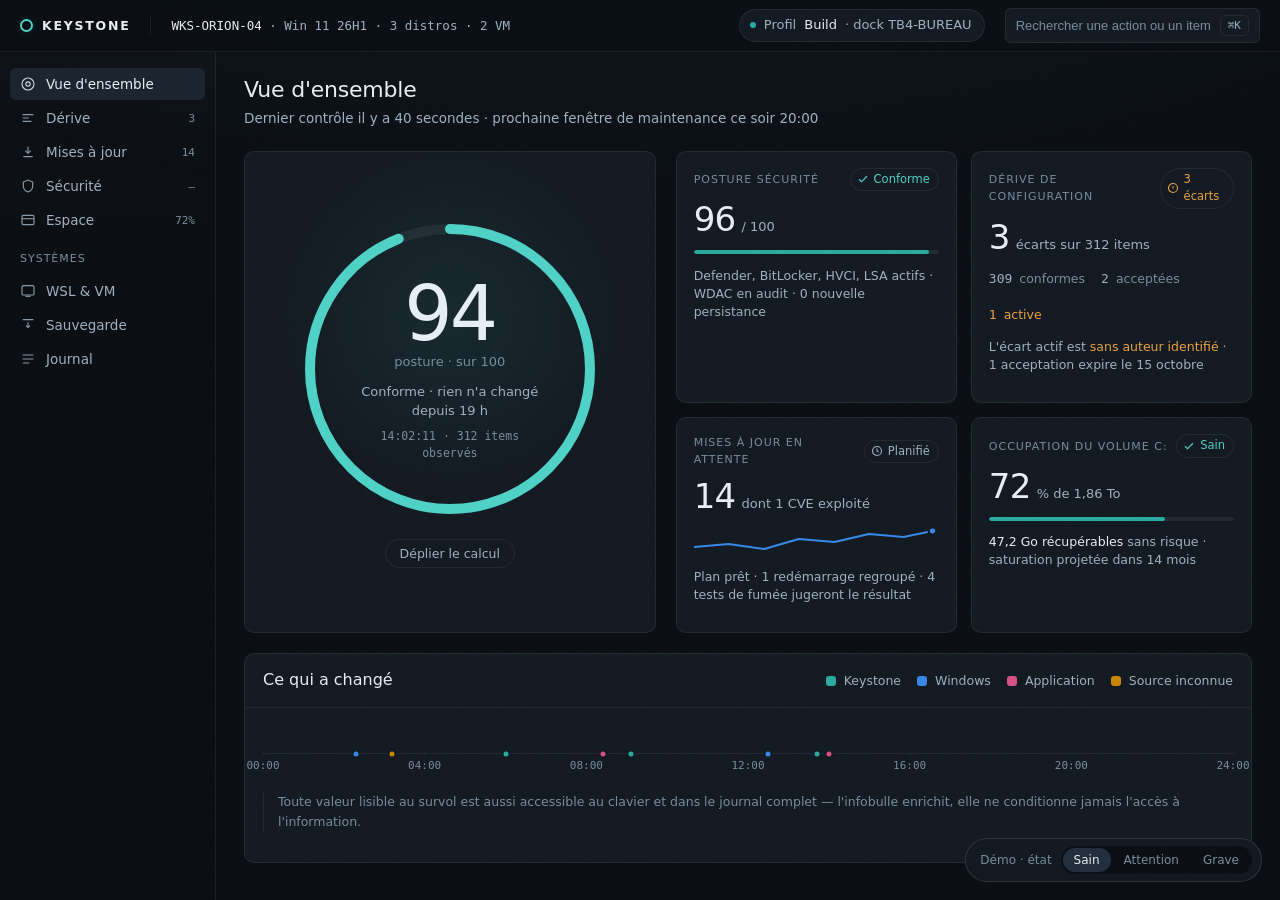
==== design/keystone-cockpit.html @ dc383e9d "fix(design): deux teintes sous leur seuil, dont une jamais validee --grave valait #E5534B, avec « AA" ====
<!DOCTYPE html>
<html lang="fr" data-state="sain">
<head>
<meta charset="utf-8">
<meta name="viewport" content="width=device-width, initial-scale=1">
<title>Keystone — Poste de pilotage</title>
<!--
  AUCUNE RESSOURCE RÉSEAU. Cette maquette chargeait trois familles depuis
  Google Fonts, ce que le principe P5 — « Local, point final » — interdit
  explicitement pour une maquette comme pour un rapport.

  Ce n'était pas une subtilité : ouvrir ce fichier annonçait à un tiers qu'on
  l'ouvrait, quand, et depuis quelle adresse. Pour une maquette d'outil de
  sécurité dont la thèse est justement qu'il ne parle à personne, c'est la
  contradiction la plus visible qu'on pouvait laisser.

  Les piles de polices ci-dessous conservent Inter et JetBrains Mono en
  premier choix : elles s'appliquent si elles sont installées, et retombent
  sinon sur les polices du système. Embarquer les fichiers en @font-face
  local reste possible et souhaitable, mais c'est une décision à part —
  licence, graisses réellement utilisées, poids ajouté au dépôt.
-->
<style>
/* ═══════════════════════════════════════════════════════════════
   KEYSTONE — direction « Poste de pilotage »
   Thèse : le calme est la fonctionnalité.
   Palette vérifiée par calcul (contraste WCAG + séparation CVD).
   ═══════════════════════════════════════════════════════════════ */

:root{
  /* Surfaces & encre */
  --surface-0:#0B0F14;
  --surface-1:#131A22;
  --surface-2:#1B242F;
  --surface-3:#222E3B;
  --hairline:rgba(255,255,255,.07);
  --hairline-strong:rgba(255,255,255,.12);
  --grid:#1F2A36;
  --ink-1:#E6EDF3;   /* 14.8:1 */
  --ink-2:#9FB0C0;   /*  7.9:1 */
  --ink-3:#798C9D;   /*  4.52:1 mini — AA sur les trois surfaces */

  /* Accents d'état — icône + libellé obligatoires, jamais la couleur seule */
  --vital:#4FD1C5;      /* 9.4:1 */
  --attention:#E8A33D;  /* 8.1:1 */
  --grave:#EC5950;      /* 4.56:1 mini — AA sur les trois surfaces */
  --good:#4BC97D;       /* 8.3:1 */

  /* Séries de données — ordre fixe, jamais recyclé */
  --s1:#2BAAA0; --s2:#C98500; --s3:#3987E5;
  --s4:#D55181; --s5:#008300; --s6:#9085E9;

  /* « Autre » : gris neutre, jamais une teinte de série. La
     désaturation porte le sens « catégorie sans intérêt » ; la
     clarté, elle, doit tenir le plancher de 3:1 — ce que la valeur
     précédente (#39485A, 1,68:1 sur --surface-2) ne faisait pas. */
  --s-other:#607184;    /* 3.13:1 mini */

  /* Typo */
  --sans:'Inter','Segoe UI',system-ui,sans-serif;
  --tight:'Inter Tight','Inter',system-ui,sans-serif;
  --mono:'JetBrains Mono',ui-monospace,monospace;

  /* Rythme */
  --t-micro:120ms; --t-state:200ms; --t-enter:400ms;
  --e-out:cubic-bezier(.2,.8,.2,1);
  --e-soft:cubic-bezier(.16,1,.3,1);
  --breathe:4000ms;

  --r-ctl:6px; --r-card:10px; --r-sheet:14px;

  /* Couleur d'état courante, pilotée par [data-state] */
  --state:var(--vital);
  --state-dim:rgba(79,209,197,.14);
}
html[data-state="attention"]{--state:var(--attention);--state-dim:rgba(232,163,61,.14);--breathe:5200ms}
html[data-state="grave"]    {--state:var(--grave);   --state-dim:rgba(229,83,75,.14); --breathe:6500ms}

*{box-sizing:border-box}
html,body{height:100%}
body{
  margin:0;background:var(--surface-0);color:var(--ink-1);
  font:400 14px/1.55 var(--sans);
  -webkit-font-smoothing:antialiased;
  overflow:hidden;
}
/* La lumière vient du haut — source lumineuse cohérente */
body::before{
  content:'';position:fixed;inset:0;pointer-events:none;z-index:0;
  background:radial-gradient(120% 60% at 50% -12%, rgba(120,180,220,.055), transparent 62%);
}
/* Le grain : tue le banding des dégradés sombres, donne une texture de matériel */
body::after{
  content:'';position:fixed;inset:0;pointer-events:none;z-index:9998;opacity:.02;
  mix-blend-mode:overlay;
  background-image:url("data:image/svg+xml,%3Csvg xmlns='http://www.w3.org/2000/svg' width='140' height='140'%3E%3Cfilter id='n'%3E%3CfeTurbulence type='fractalNoise' baseFrequency='.85' numOctaves='3'/%3E%3C/filter%3E%3Crect width='140' height='140' filter='url(%23n)'/%3E%3C/svg%3E");
}

:focus-visible{outline:2px solid var(--vital);outline-offset:2px;border-radius:4px}
::selection{background:rgba(79,209,197,.25)}

/* ─── Trame d'application ─────────────────────────────────── */
.app{position:relative;z-index:1;display:grid;grid-template-columns:216px 1fr;grid-template-rows:52px 1fr;height:100vh}

/* Filet d'état — 2px en haut, remplace toute bannière colorée */
.statebar{position:fixed;top:0;left:0;right:0;height:2px;z-index:60;background:var(--state);
  opacity:0;transition:opacity var(--t-state) var(--e-out)}
html:not([data-state="sain"]) .statebar{opacity:1}

/* ─── Barre supérieure ────────────────────────────────────── */
.topbar{grid-column:1/-1;display:flex;align-items:center;gap:20px;padding:0 20px;
  border-bottom:1px solid var(--hairline);background:rgba(11,15,20,.72);backdrop-filter:blur(14px)}
.brand{display:flex;align-items:center;gap:9px;font-family:var(--tight);font-weight:600;
  letter-spacing:.14em;font-size:12.5px;text-transform:uppercase}
.brand .mk{width:13px;height:13px;border-radius:50%;border:2px solid var(--state);
  box-shadow:0 0 10px var(--state-dim);transition:border-color var(--t-state) var(--e-out)}
.machine{font-family:var(--mono);font-size:12.5px;color:var(--ink-2);
  padding-left:20px;border-left:1px solid var(--hairline)}
.machine b{color:var(--ink-1);font-weight:500}
.spacer{flex:1}
.profile{display:flex;align-items:center;gap:8px;font-size:13px;color:var(--ink-2);
  background:var(--surface-1);border:1px solid var(--hairline);border-radius:999px;padding:5px 12px 5px 10px}
.profile .dot{width:6px;height:6px;border-radius:50%;background:var(--s1)}
.kbd{font-family:var(--mono);font-size:11px;color:var(--ink-2);background:var(--surface-1);
  border:1px solid var(--hairline);border-radius:5px;padding:3px 7px}
.cmdk{display:flex;align-items:center;gap:9px;background:var(--surface-1);border:1px solid var(--hairline);
  border-radius:var(--r-ctl);padding:6px 10px;color:var(--ink-3);font-size:13px;cursor:pointer;
  transition:border-color var(--t-micro) var(--e-out),color var(--t-micro) var(--e-out)}
.cmdk:hover{border-color:var(--hairline-strong);color:var(--ink-2)}

/* ─── Rail ────────────────────────────────────────────────── */
.rail{border-right:1px solid var(--hairline);padding:16px 10px;display:flex;flex-direction:column;gap:2px;
  background:linear-gradient(180deg,rgba(255,255,255,.012),transparent 40%)}
.rail-label{font-size:11px;letter-spacing:.09em;text-transform:uppercase;color:var(--ink-3);
  padding:12px 10px 6px}
.nav{display:flex;align-items:center;gap:10px;padding:8px 10px;border-radius:var(--r-ctl);
  color:var(--ink-2);font-size:13.5px;cursor:pointer;border:none;background:none;width:100%;
  text-align:left;font-family:inherit;
  transition:background var(--t-micro) var(--e-out),color var(--t-micro) var(--e-out)}
.nav:hover{background:var(--surface-1);color:var(--ink-1)}
.nav[aria-current="page"]{background:var(--surface-2);color:var(--ink-1)}
.nav .ic{width:16px;height:16px;flex:none;opacity:.85}
.nav .tag{margin-left:auto;font-family:var(--mono);font-size:11px;color:var(--ink-3)}
.nav.flagged .tag{color:var(--state)}

/* Bouton d'isolement — contour uniquement, jamais un aplat rouge */
.panic{margin-top:auto;display:none;align-items:center;gap:9px;width:100%;
  background:transparent;border:1px solid var(--grave);color:var(--grave);
  border-radius:var(--r-ctl);padding:9px 11px;font:500 13px var(--sans);cursor:pointer;
  transition:background var(--t-micro) var(--e-out)}
.panic:hover{background:rgba(229,83,75,.09)}
html:not([data-state="sain"]) .panic{display:flex}
.panic-note{display:none;font-size:11.5px;color:var(--ink-3);padding:8px 4px 0;line-height:1.45}
html:not([data-state="sain"]) .panic-note{display:block}

/* ─── Zone de contenu ─────────────────────────────────────── */
.main{overflow-y:auto;padding:24px 28px 56px;scrollbar-width:thin;
  scrollbar-color:var(--surface-3) transparent}
.main::-webkit-scrollbar{width:9px}
.main::-webkit-scrollbar-thumb{background:var(--surface-3);border-radius:9px}
.wrap{max-width:1440px;margin:0 auto}
.view{display:none;animation:enter var(--t-enter) var(--e-soft) both}
.view.on{display:block}
@keyframes enter{from{opacity:0;transform:translateY(6px)}to{opacity:1;transform:none}}

h1{font:500 22px/1.3 var(--tight);margin:0 0 3px;letter-spacing:-.01em}
.sub{color:var(--ink-2);font-size:13.5px;margin:0 0 22px}
h2{font:500 16px/1.4 var(--tight);margin:0}

.card{background:var(--surface-1);border:1px solid var(--hairline);border-radius:var(--r-card)}
.card-h{display:flex;align-items:center;gap:12px;padding:15px 18px;border-bottom:1px solid var(--hairline)}
.card-h .spacer{flex:1}
.card-b{padding:18px}

/* ─── Anneau de santé ─────────────────────────────────────── */
.hero{display:grid;grid-template-columns:5fr 7fr;gap:20px;margin-bottom:20px}
@media (max-width:1180px){.hero{grid-template-columns:1fr}}

.ringcard{position:relative;display:flex;flex-direction:column;align-items:center;
  justify-content:center;padding:30px 20px 26px;overflow:hidden}
.ringcard::before{content:'';position:absolute;inset:0;
  background:radial-gradient(60% 50% at 50% 34%,var(--state-dim),transparent 70%);opacity:.6}
.ringwrap{position:relative;width:300px;height:300px}
.ringwrap svg{width:100%;height:100%;transform:rotate(-90deg)}
.track{fill:none;stroke:rgba(255,255,255,.06);stroke-width:10}
.arc{fill:none;stroke:var(--state);stroke-width:10;stroke-linecap:round;
  transition:stroke-dashoffset 900ms var(--e-soft),stroke var(--t-state) var(--e-out);
  animation:breathe var(--breathe) ease-in-out infinite}
@keyframes breathe{
  0%,100%{opacity:.86;filter:drop-shadow(0 0 8px var(--state-dim))}
  50%    {opacity:1;  filter:drop-shadow(0 0 15px var(--state-dim))}
}
.ringmid{position:absolute;inset:0;display:flex;flex-direction:column;
  align-items:center;justify-content:center;gap:2px;text-align:center;padding:0 52px}
.hero-n{font:500 76px/1 var(--tight);letter-spacing:-.035em;font-variant-numeric:proportional-nums}
.hero-u{font-size:13px;color:var(--ink-3);margin-top:-2px}
.hero-s{font-size:13px;color:var(--ink-2);margin-top:9px;line-height:1.45}
.hero-t{font-family:var(--mono);font-size:11.5px;color:var(--ink-3);margin-top:5px}
.unfold{margin-top:20px;background:none;border:1px solid var(--hairline);color:var(--ink-2);
  border-radius:999px;padding:6px 14px;font:400 12.5px var(--sans);cursor:pointer;
  transition:border-color var(--t-micro) var(--e-out),color var(--t-micro) var(--e-out)}
.unfold:hover{border-color:var(--hairline-strong);color:var(--ink-1)}
.formula{display:none;margin-top:14px;font-family:var(--mono);font-size:11.5px;color:var(--ink-3);
  background:var(--surface-0);border:1px solid var(--hairline);border-radius:var(--r-ctl);
  padding:11px 13px;line-height:1.8;max-width:340px}
.formula.on{display:block}

/* ─── Tuiles vitales ──────────────────────────────────────── */
.tiles{display:grid;grid-template-columns:1fr 1fr;gap:14px;align-content:start}
@media (max-width:640px){.tiles{grid-template-columns:1fr}}
.tile{background:var(--surface-1);border:1px solid var(--hairline);border-radius:var(--r-card);
  padding:16px 17px;transition:background var(--t-micro) var(--e-out),border-color var(--t-micro) var(--e-out)}
.tile:hover{background:var(--surface-2);border-color:var(--hairline-strong)}
.tile-h{display:flex;align-items:center;gap:8px;margin-bottom:11px}
.tile-l{font-size:11px;letter-spacing:.09em;text-transform:uppercase;color:var(--ink-3)}
.badge{margin-left:auto;display:flex;align-items:center;gap:5px;font-size:11.5px;
  padding:2px 8px 2px 6px;border-radius:999px;border:1px solid var(--hairline);color:var(--ink-2)}
.badge svg{width:12px;height:12px;flex:none}
.badge.ok{color:var(--vital)} .badge.att{color:var(--attention)} .badge.bad{color:var(--grave)}
.tile-v{font:500 34px/1.05 var(--tight);letter-spacing:-.02em;display:flex;align-items:baseline;gap:6px}
.tile-v span{font:400 13px var(--sans);color:var(--ink-2);letter-spacing:0}
.meter{height:4px;border-radius:4px;background:rgba(255,255,255,.07);margin:12px 0 9px;overflow:hidden}
.meter i{display:block;height:100%;border-radius:4px;transition:width 900ms var(--e-soft)}
.tile-c{font-size:12.5px;color:var(--ink-2);line-height:1.45}
.counts{display:flex;gap:16px;margin:13px 0 10px;font-size:12.5px;color:var(--ink-3);flex-wrap:wrap}
.counts b{font-family:var(--mono);font-size:13px;font-weight:500;color:var(--ink-2);
  font-variant-numeric:tabular-nums;margin-right:3px}
.counts .c-acc b{color:var(--ink-2)}
.counts .c-act b{color:var(--attention)}
.counts .c-act{color:var(--attention)}
.spark{display:block;margin:10px 0 8px}

/* ─── Table de dérive ─────────────────────────────────────── */
.filters{display:flex;gap:8px;flex-wrap:wrap;margin-bottom:14px}
.chip{background:var(--surface-1);border:1px solid var(--hairline);color:var(--ink-2);
  border-radius:999px;padding:5px 13px;font:400 12.5px var(--sans);cursor:pointer;
  transition:all var(--t-micro) var(--e-out)}
.chip:hover{border-color:var(--hairline-strong);color:var(--ink-1)}
.chip[aria-pressed="true"]{background:var(--surface-3);color:var(--ink-1);border-color:var(--hairline-strong)}

.drow{display:grid;grid-template-columns:132px 1fr 250px 168px auto;gap:14px;align-items:center;
  padding:13px 18px;border-bottom:1px solid var(--hairline);
  transition:background var(--t-micro) var(--e-out)}
.drow:last-child{border-bottom:none}
.drow:hover{background:var(--surface-2)}
.drow.head{padding:10px 18px;background:var(--surface-0);
  font-size:11px;letter-spacing:.09em;text-transform:uppercase;color:var(--ink-3)}
.path{font-family:var(--mono);font-size:12.5px;color:var(--ink-1);overflow:hidden;text-overflow:ellipsis;white-space:nowrap}
.delta{font-family:var(--mono);font-size:12px}
.delta .want{color:var(--ink-2)}
.delta .arw{color:var(--ink-3);padding:0 5px}
.delta .got{color:var(--ink-1)}
.src{font-size:12.5px;color:var(--ink-2);display:flex;align-items:center;gap:6px}
.src.unknown{color:var(--attention)}
.acts{display:flex;gap:6px;justify-content:flex-end}
.mini{background:none;border:1px solid var(--hairline);color:var(--ink-2);border-radius:5px;
  padding:4px 9px;font:400 12px var(--sans);cursor:pointer;white-space:nowrap;
  transition:all var(--t-micro) var(--e-out)}
.mini:hover{border-color:var(--hairline-strong);color:var(--ink-1);background:var(--surface-3)}
.mini.pri{border-color:rgba(79,209,197,.4);color:var(--vital)}
.mini.pri:hover{background:rgba(79,209,197,.1)}
.sev{display:flex;align-items:center;gap:6px;font-size:12.5px}
.sev svg{width:13px;height:13px;flex:none}
.sev.att{color:var(--attention)} .sev.bad{color:var(--grave)} .sev.info{color:var(--ink-2)}
.accepted{opacity:.5}

/* ─── Carte de plan ───────────────────────────────────────── */
.grid2{display:grid;grid-template-columns:1.35fr 1fr;gap:20px}
@media (max-width:1100px){.grid2{grid-template-columns:1fr}}
.wave{border:1px solid var(--hairline);border-radius:var(--r-ctl);margin-bottom:10px;overflow:hidden}
.wave-h{display:flex;align-items:center;gap:10px;padding:11px 14px;background:var(--surface-0);
  cursor:pointer;font-size:13.5px}
.wave-h .n{font-family:var(--mono);font-size:11px;color:var(--ink-3);
  background:var(--surface-2);border-radius:4px;padding:2px 6px}
.wave-h .spacer{flex:1}
.wave-h .meta{font-family:var(--mono);font-size:11.5px;color:var(--ink-3)}
.wave-b{padding:4px 14px 12px;display:none}
.wave.open .wave-b{display:block}
.item{display:flex;align-items:center;gap:10px;padding:8px 0;border-bottom:1px solid var(--hairline);
  font-size:13px}
.item:last-child{border-bottom:none}
.item .nm{font-family:var(--mono);font-size:12.5px}
.item .vv{margin-left:auto;font-family:var(--mono);font-size:12px;color:var(--ink-2)}
.pill{font-size:11px;padding:1.5px 7px;border-radius:999px;border:1px solid var(--hairline);color:var(--ink-2)}
.pill.cve{color:var(--attention);border-color:rgba(232,163,61,.35)}
.pill.ring{color:var(--s1);border-color:rgba(43,170,160,.35)}

.safety{display:flex;gap:11px;align-items:flex-start;background:var(--surface-0);
  border:1px solid var(--hairline);border-left:2px solid var(--s1);border-radius:var(--r-ctl);
  padding:13px 15px;margin:16px 0;font-size:13px;color:var(--ink-2);line-height:1.5}
.safety b{color:var(--ink-1);font-weight:500}
.smoke{display:flex;align-items:center;gap:9px;padding:8px 0;font-size:13px;border-bottom:1px solid var(--hairline)}
.smoke:last-child{border-bottom:none}
.smoke .id{font-family:var(--mono);font-size:12.5px}
.smoke .t{margin-left:auto;font-family:var(--mono);font-size:11.5px;color:var(--ink-3)}

.foot{display:flex;align-items:center;gap:11px;padding:15px 18px;border-top:1px solid var(--hairline)}
.btn{border-radius:var(--r-ctl);padding:9px 17px;font:500 13.5px var(--sans);cursor:pointer;
  border:1px solid var(--hairline);background:var(--surface-2);color:var(--ink-1);
  transition:all var(--t-micro) var(--e-out)}
.btn:hover{background:var(--surface-3)}
.btn.pri{background:var(--vital);color:#06231f;border-color:transparent;font-weight:600}
.btn.pri:hover{filter:brightness(1.08)}
.btn:disabled{opacity:.4;cursor:not-allowed}
.foot .hint{font-size:12.5px;color:var(--ink-3);margin-left:auto;text-align:right;line-height:1.4}

/* ─── Bandeau de rollback : un succès, pas une erreur ─────── */
.rollback{background:var(--surface-2);border:1px solid var(--hairline);
  border-left:2px solid var(--good);border-radius:var(--r-card);padding:17px 19px;margin-bottom:20px}
.rollback h3{font:500 15px/1.4 var(--tight);margin:0 0 9px;display:flex;align-items:center;gap:9px}
.rollback h3 svg{width:15px;height:15px;color:var(--good)}
.rollback dl{margin:0;display:grid;grid-template-columns:auto 1fr;gap:5px 14px;font-size:13.5px}
.rollback dt{color:var(--ink-3);font-style:italic;white-space:nowrap}
.rollback dd{margin:0;color:var(--ink-2)}
.rollback dd b{color:var(--ink-1);font-weight:450}
.rollback .acts{margin-top:14px;justify-content:flex-start}

/* ─── Attribution d'espace ────────────────────────────────── */
.tabs{display:flex;gap:2px;background:var(--surface-0);border-radius:var(--r-ctl);padding:2px}
.tab{background:none;border:none;color:var(--ink-3);font:400 12.5px var(--sans);
  padding:5px 12px;border-radius:5px;cursor:pointer;transition:all var(--t-micro) var(--e-out)}
.tab[aria-selected="true"]{background:var(--surface-2);color:var(--ink-1)}
.stack{display:flex;gap:2px;height:34px;border-radius:5px;overflow:hidden;margin:6px 0 16px}
.seg{position:relative;cursor:pointer;transition:filter var(--t-micro) var(--e-out)}
.seg:hover{filter:brightness(1.18)}
.legend{display:flex;flex-wrap:wrap;gap:8px 20px}
.lg{display:flex;align-items:center;gap:8px;font-size:12.5px;color:var(--ink-2)}
.lg .sw{width:10px;height:10px;border-radius:3px;flex:none}
.lg .v{font-family:var(--mono);font-size:12px;color:var(--ink-1);font-variant-numeric:tabular-nums}
table{width:100%;border-collapse:collapse;font-size:13px}
th{text-align:left;font-size:11px;letter-spacing:.09em;text-transform:uppercase;color:var(--ink-3);
  font-weight:400;padding:8px 10px;border-bottom:1px solid var(--hairline)}
td{padding:9px 10px;border-bottom:1px solid var(--hairline);color:var(--ink-2)}
td:first-child{color:var(--ink-1)}
td.num{font-family:var(--mono);font-variant-numeric:tabular-nums;text-align:right;color:var(--ink-1)}
tr:last-child td{border-bottom:none}
.hidden{display:none}

/* ─── Timeline ────────────────────────────────────────────── */
.tl{position:relative;height:48px;margin-top:2px}
.tl-axis{position:absolute;left:0;right:0;bottom:22px;height:1px;background:var(--grid)}
.tl-tick{position:absolute;bottom:2px;transform:translateX(-50%);font-family:var(--mono);
  font-size:11px;color:var(--ink-3);font-variant-numeric:tabular-nums}
.tl-tick::before{content:'';position:absolute;left:50%;bottom:18px;width:1px;height:5px;background:var(--grid)}
.ev{position:absolute;bottom:22px;width:9px;height:9px;border-radius:50%;
  transform:translate(-50%,50%);cursor:pointer;border:2px solid var(--surface-1);
  transition:transform var(--t-micro) var(--e-out)}
.ev:hover,.ev:focus-visible{transform:translate(-50%,50%) scale(1.5)}

/* ─── Infobulle ───────────────────────────────────────────── */
.tip{position:fixed;z-index:9000;pointer-events:none;opacity:0;
  background:var(--surface-2);border:1px solid var(--hairline-strong);border-radius:var(--r-ctl);
  padding:9px 12px;font-size:12.5px;max-width:270px;line-height:1.5;
  box-shadow:0 14px 34px rgba(0,0,0,.55);transition:opacity var(--t-micro) var(--e-out)}
.tip.on{opacity:1}
.tip .tt{font-weight:500;color:var(--ink-1);margin-bottom:3px}
.tip .tv{font-family:var(--mono);font-size:12px;color:var(--ink-2);font-variant-numeric:tabular-nums}

/* ─── Palette de commandes ────────────────────────────────── */
.scrim{position:fixed;inset:0;z-index:9100;background:rgba(4,7,10,.62);
  display:none;align-items:flex-start;justify-content:center;padding-top:14vh}
.scrim.on{display:flex}
.palette{width:min(660px,92vw);background:rgba(19,26,34,.82);backdrop-filter:blur(22px) saturate(140%);
  border:1px solid var(--hairline-strong);border-radius:var(--r-sheet);overflow:hidden;
  box-shadow:0 32px 80px rgba(0,0,0,.6);animation:pop 200ms var(--e-soft) both}
@keyframes pop{from{opacity:0;transform:translateY(-8px) scale(.985)}to{opacity:1;transform:none}}
.palette input{width:100%;background:none;border:none;border-bottom:1px solid var(--hairline);
  color:var(--ink-1);font:400 15px var(--sans);padding:16px 18px;outline:none}
.palette input::placeholder{color:var(--ink-3)}
.psec{font-size:11px;letter-spacing:.09em;text-transform:uppercase;color:var(--ink-3);padding:12px 18px 5px}
.pitem{display:flex;align-items:center;gap:11px;padding:9px 18px;font-size:13.5px;cursor:pointer}
.pitem:hover,.pitem.sel{background:var(--surface-2)}
.pitem .cli{margin-left:auto;font-family:var(--mono);font-size:11.5px;color:var(--ink-3)}
.pfoot{padding:10px 18px;border-top:1px solid var(--hairline);font-size:11.5px;color:var(--ink-3)}

/* ─── Panneau de démonstration ────────────────────────────── */
.demo{position:fixed;right:18px;bottom:18px;z-index:70;display:flex;align-items:center;gap:9px;
  background:rgba(19,26,34,.9);backdrop-filter:blur(16px);border:1px solid var(--hairline-strong);
  border-radius:999px;padding:7px 9px 7px 14px;font-size:12px;color:var(--ink-3)}
.demo .sw{display:flex;gap:2px;background:var(--surface-0);border-radius:999px;padding:2px}
.demo button{background:none;border:none;color:var(--ink-3);font:400 12px var(--sans);
  padding:5px 11px;border-radius:999px;cursor:pointer;transition:all var(--t-micro) var(--e-out)}
.demo button[aria-pressed="true"]{background:var(--surface-3);color:var(--ink-1)}

.note{font-size:12.5px;color:var(--ink-3);line-height:1.6;margin-top:16px;
  border-left:1px solid var(--hairline);padding-left:14px}

/* ─── Respect du mouvement réduit ─────────────────────────── */
@media (prefers-reduced-motion:reduce){
  *{animation-duration:.01ms!important;animation-iteration-count:1!important;
    transition-duration:.01ms!important}
  .arc{opacity:.93;filter:drop-shadow(0 0 11px var(--state-dim))}
}

/* ─── Contraste forcé ───────────────────────────────────────────────────
   Le bloc existait dans tokens.css, que cette maquette ne consomme pas :
   elle redéclare ses variables à la main. La règle était donc écrite quelque
   part et appliquée nulle part — le pire des deux mondes, puisqu'on pouvait
   la citer.

   En contraste forcé, le système impose sa propre palette et écrase color,
   background-color et border-color, y compris posés en style= par le script.
   Ce qui NE survit pas, ce sont les significations portées par la couleur
   seule : les jauges deviennent toutes identiques, les pastilles de série
   indistinctes. D'où les deux gestes ci-dessous — rendre les frontières
   visibles, et s'assurer que rien ne repose sur une teinte.                 */
@media (forced-colors: active){
  :root{ --hairline:CanvasText; --grid:CanvasText; }

  /* Les surfaces se distinguaient par 8 points de luminosité ; en contraste
     forcé elles deviennent toutes Canvas. Sans trait, la structure disparaît. */
  .tile,.card,.drow,.btn,.badge,.sev,.lg .sw{
    border:1px solid CanvasText;
  }

  /* Une jauge remplie d'un aplat système ne se lit plus par sa couleur : on
     garde sa longueur, seule information qui survit. */
  .meter,.meter>*{ forced-color-adjust:none; }
  .meter>*{ background:Highlight; }

  /* Le focus doit rester visible quelle que soit la palette imposée. */
  :focus-visible{ outline:3px solid Highlight; outline-offset:2px; }
}
</style>
</head>
<body>

<div class="statebar" aria-hidden="true"></div>

<div class="app">

  <!-- ══ Barre supérieure ══ -->
  <header class="topbar">
    <div class="brand"><span class="mk"></span>Keystone</div>
    <div class="machine"><b>WKS-ORION-04</b> · Win 11 26H1 · 3 distros · 2 VM</div>
    <div class="spacer"></div>
    <div class="profile"><span class="dot"></span>Profil <b style="color:var(--ink-1);font-weight:500">Build</b> · dock TB4-BUREAU</div>
    <button class="cmdk" onclick="openPalette()">Rechercher une action ou un item <span class="kbd">⌘K</span></button>
  </header>

  <!-- ══ Rail ══ -->
  <nav class="rail" aria-label="Navigation principale">
    <button class="nav" aria-current="page" data-view="overview">
      <svg class="ic" viewBox="0 0 24 24" fill="none" stroke="currentColor" stroke-width="1.7"><circle cx="12" cy="12" r="9"/><circle cx="12" cy="12" r="3.2"/></svg>
      Vue d'ensemble
    </button>
    <button class="nav" data-view="drift">
      <svg class="ic" viewBox="0 0 24 24" fill="none" stroke="currentColor" stroke-width="1.7"><path d="M4 7h16M4 12h9M4 17h13"/></svg>
      Dérive <span class="tag">3</span>
    </button>
    <button class="nav" data-view="updates">
      <svg class="ic" viewBox="0 0 24 24" fill="none" stroke="currentColor" stroke-width="1.7"><path d="M12 4v10m0 0 4-4m-4 4-4-4M5 19h14"/></svg>
      Mises à jour <span class="tag">14</span>
    </button>
    <button class="nav" data-view="security" id="nav-sec">
      <svg class="ic" viewBox="0 0 24 24" fill="none" stroke="currentColor" stroke-width="1.7"><path d="M12 3l7 3v6c0 4.2-2.9 7.7-7 9-4.1-1.3-7-4.8-7-9V6l7-3z"/></svg>
      Sécurité <span class="tag">—</span>
    </button>
    <button class="nav" data-view="space">
      <svg class="ic" viewBox="0 0 24 24" fill="none" stroke="currentColor" stroke-width="1.7"><rect x="3" y="5" width="18" height="14" rx="2"/><path d="M3 10h18"/></svg>
      Espace <span class="tag">72%</span>
    </button>

    <div class="rail-label">Systèmes</div>
    <button class="nav" data-view="soon">
      <svg class="ic" viewBox="0 0 24 24" fill="none" stroke="currentColor" stroke-width="1.7"><rect x="3" y="4" width="18" height="14" rx="2"/><path d="M8 20h8"/></svg>
      WSL &amp; VM
    </button>
    <button class="nav" data-view="soon">
      <svg class="ic" viewBox="0 0 24 24" fill="none" stroke="currentColor" stroke-width="1.7"><path d="M12 8v8m0 0-3-3m3 3 3-3M4 4h16"/></svg>
      Sauvegarde
    </button>
    <button class="nav" data-view="soon">
      <svg class="ic" viewBox="0 0 24 24" fill="none" stroke="currentColor" stroke-width="1.7"><path d="M4 6h16M4 12h16M4 18h10"/></svg>
      Journal
    </button>

    <button class="panic" onclick="alert('Confirmation Windows Hello requise.\n\nCoupe le réseau hors canal d\'administration, verrouille la session, capture un instantané forensique et scelle le journal.')">
      <svg width="15" height="15" viewBox="0 0 24 24" fill="none" stroke="currentColor" stroke-width="1.8"><path d="M12 3v9m0 4h.01M5.2 5.2a9.6 9.6 0 1 0 13.6 0"/></svg>
      Isoler la machine
    </button>
    <p class="panic-note">Un changement non expliqué est en cours d'examen. Cette action préserve les preuves au lieu de les détruire.</p>
  </nav>

  <!-- ══ Contenu ══ -->
  <main class="main">
  <div class="wrap">

    <!-- ─────────── VUE D'ENSEMBLE ─────────── -->
    <section class="view on" id="view-overview">
      <h1>Vue d'ensemble</h1>
      <p class="sub" id="ov-sub">Dernier contrôle il y a 40 secondes · prochaine fenêtre de maintenance ce soir 20:00</p>

      <div class="hero">
        <div class="card ringcard">
          <div class="ringwrap">
            <svg viewBox="0 0 300 300" aria-hidden="true">
              <circle class="track" cx="150" cy="150" r="140"/>
              <circle class="arc" id="arc" cx="150" cy="150" r="140"
                      stroke-dasharray="879.6" stroke-dashoffset="52.8"/>
            </svg>
            <div class="ringmid" role="meter" aria-valuemin="0" aria-valuemax="100"
                 aria-valuenow="94" aria-valuetext="Posture 94 sur 100, conforme" aria-label="Posture de la machine">
              <div class="hero-n" id="hero-n">94</div>
              <div class="hero-u">posture · sur 100</div>
              <div class="hero-s" id="hero-s">Conforme · rien n'a changé depuis 19 h</div>
              <div class="hero-t" id="hero-t">14:02:11 · 312 items observés</div>
            </div>
          </div>
          <button class="unfold" onclick="toggleFormula()" aria-expanded="false">Déplier le calcul</button>
          <div class="formula" id="formula">
posture = 0.40 × sécurité(96)<br>
        + 0.25 × conformité(91)<br>
        + 0.20 × maintenance(93)<br>
        + 0.15 × ressources(95)<br>
────────────────────────────<br>
        = 94 · aucun item pondéré à zéro
          </div>
        </div>

        <div class="tiles">
          <!-- Sécurité -->
          <article class="tile">
            <div class="tile-h">
              <span class="tile-l">Posture sécurité</span>
              <span class="badge ok" id="sec-badge"><svg viewBox="0 0 24 24" fill="none" stroke="currentColor" stroke-width="2.2"><path d="M4 12.5l5 5L20 6.5"/></svg><span>Conforme</span></span>
            </div>
            <div class="tile-v" id="sec-v">96<span>/ 100</span></div>
            <div class="meter"><i id="sec-meter" style="width:96%;background:var(--s1)"></i></div>
            <p class="tile-c" id="sec-c">Defender, BitLocker, HVCI, LSA actifs · WDAC en audit · 0 nouvelle persistance</p>
          </article>

          <!-- Dérive -->
          <article class="tile">
            <div class="tile-h">
              <span class="tile-l">Dérive de configuration</span>
              <span class="badge att"><svg viewBox="0 0 24 24" fill="none" stroke="currentColor" stroke-width="2.2"><path d="M12 8v5m0 3h.01"/><circle cx="12" cy="12" r="9"/></svg>3 écarts</span>
            </div>
            <div class="tile-v">3<span>écarts sur 312 items</span></div>
            <!-- Pas de jauge ici : 3/312 rendrait un remplissage invisible ou mensonger.
                 Trois comptes étiquetés directement disent le vrai. -->
            <div class="counts">
              <span><b>309</b> conformes</span>
              <span class="c-acc"><b>2</b> acceptées</span>
              <span class="c-act"><b>1</b> active</span>
            </div>
            <p class="tile-c">L'écart actif est <b style="color:var(--attention);font-weight:450">sans auteur identifié</b> · 1 acceptation expire le 15 octobre</p>
          </article>

          <!-- Mises à jour, avec micro-courbe -->
          <article class="tile">
            <div class="tile-h">
              <span class="tile-l">Mises à jour en attente</span>
              <span class="badge"><svg viewBox="0 0 24 24" fill="none" stroke="currentColor" stroke-width="2.2"><circle cx="12" cy="12" r="9"/><path d="M12 7v5l3 2"/></svg>Planifié</span>
            </div>
            <div class="tile-v">14<span>dont 1 CVE exploité</span></div>
            <svg class="spark" width="100%" height="30" viewBox="0 0 220 30" preserveAspectRatio="none" aria-hidden="true">
              <polyline points="0,22 31,19 63,24 94,14 126,17 157,9 188,12 214,6" fill="none"
                        stroke="var(--s3)" stroke-width="2" stroke-linecap="round" stroke-linejoin="round"/>
              <circle cx="214" cy="6" r="3.4" fill="var(--s3)" stroke="var(--surface-1)" stroke-width="2"/>
            </svg>
            <p class="tile-c">Plan prêt · 1 redémarrage regroupé · 4 tests de fumée jugeront le résultat</p>
          </article>

          <!-- Espace -->
          <article class="tile">
            <div class="tile-h">
              <span class="tile-l">Occupation du volume C:</span>
              <span class="badge ok"><svg viewBox="0 0 24 24" fill="none" stroke="currentColor" stroke-width="2.2"><path d="M4 12.5l5 5L20 6.5"/></svg>Sain</span>
            </div>
            <div class="tile-v">72<span>% de 1,86 To</span></div>
            <div class="meter"><i style="width:72%;background:var(--s1)"></i></div>
            <p class="tile-c"><b style="color:var(--ink-1);font-weight:450">47,2 Go récupérables</b> sans risque · saturation projetée dans 14 mois</p>
          </article>
        </div>
      </div>

      <!-- Timeline -->
      <div class="card">
        <div class="card-h">
          <h2>Ce qui a changé</h2>
          <span class="spacer"></span>
          <div class="legend" style="gap:6px 16px">
            <span class="lg"><span class="sw" style="background:var(--s1)"></span>Keystone</span>
            <span class="lg"><span class="sw" style="background:var(--s3)"></span>Windows</span>
            <span class="lg"><span class="sw" style="background:var(--s4)"></span>Application</span>
            <span class="lg"><span class="sw" style="background:var(--s2)"></span>Source inconnue</span>
          </div>
        </div>
        <div class="card-b">
          <div class="tl" id="tl"></div>
          <p class="note">Toute valeur lisible au survol est aussi accessible au clavier et dans le journal complet — l'infobulle enrichit, elle ne conditionne jamais l'accès à l'information.</p>
        </div>
      </div>
    </section>

    <!-- ─────────── DÉRIVE ─────────── -->
    <section class="view" id="view-drift">
      <h1>Dérive de configuration</h1>
      <p class="sub">3 écarts entre <code style="font-family:var(--mono);font-size:12.5px">workstation.yaml</code> et l'état réel · dernière mesure il y a 40 secondes</p>

      <div class="filters">
        <button class="chip" aria-pressed="true">Tous les domaines</button>
        <button class="chip" aria-pressed="false">Sécurité</button>
        <button class="chip" aria-pressed="false">Services</button>
        <button class="chip" aria-pressed="false">Réseau</button>
        <button class="chip" aria-pressed="false">Source inconnue</button>
        <button class="chip" aria-pressed="false">Dérive acceptée</button>
      </div>

      <div class="card">
        <div class="drow head">
          <span>Gravité</span><span>Item</span><span>Voulu → constaté</span><span>Source du changement</span><span></span>
        </div>

        <div class="drow">
          <span class="sev att"><svg viewBox="0 0 24 24" fill="none" stroke="currentColor" stroke-width="2.2"><path d="M12 8v5m0 3h.01"/><circle cx="12" cy="12" r="9"/></svg>Attention</span>
          <span class="path">security.defender.exclusions[2]</span>
          <span class="delta"><span class="want">absent</span><span class="arw">→</span><span class="got">D:\tmp\*</span></span>
          <span class="src unknown"><svg width="13" height="13" viewBox="0 0 24 24" fill="none" stroke="currentColor" stroke-width="2"><path d="M9.5 9a2.5 2.5 0 1 1 3.5 2.3c-.6.3-1 .9-1 1.7m0 3h.01"/><circle cx="12" cy="12" r="9"/></svg>Inconnue · 03:14</span>
          <span class="acts">
            <button class="mini pri">Faire converger</button>
            <button class="mini">Accepter</button>
            <button class="mini">Expliquer</button>
          </span>
        </div>

        <div class="drow">
          <span class="sev info"><svg viewBox="0 0 24 24" fill="none" stroke="currentColor" stroke-width="2"><circle cx="12" cy="12" r="9"/><path d="M12 11v5m0-8h.01"/></svg>Information</span>
          <span class="path">power.plan.activeScheme</span>
          <span class="delta"><span class="want">Performance</span><span class="arw">→</span><span class="got">Équilibré</span></span>
          <span class="src"><svg width="13" height="13" viewBox="0 0 24 24" fill="none" stroke="currentColor" stroke-width="2"><path d="M12 4v10m0 0 4-4m-4 4-4-4M5 19h14"/></svg>Windows Update · hier 21:40</span>
          <span class="acts">
            <button class="mini pri">Faire converger</button>
            <button class="mini">Accepter</button>
            <button class="mini">Expliquer</button>
          </span>
        </div>

        <div class="drow accepted">
          <span class="sev info"><svg viewBox="0 0 24 24" fill="none" stroke="currentColor" stroke-width="2.2"><path d="M4 12.5l5 5L20 6.5"/></svg>Acceptée</span>
          <span class="path">services.Fax.startupType</span>
          <span class="delta"><span class="want">Disabled</span><span class="arw">→</span><span class="got">Manual</span></span>
          <span class="src"><svg width="13" height="13" viewBox="0 0 24 24" fill="none" stroke="currentColor" stroke-width="2"><circle cx="12" cy="8" r="3.4"/><path d="M5 20c1.5-3.5 4-5 7-5s5.5 1.5 7 5"/></svg>Moi · 18 juil. 09:12</span>
          <span class="acts">
            <button class="mini">Expire le 15 oct.</button>
            <button class="mini">Voir la raison</button>
          </span>
        </div>
      </div>

      <p class="note">
        La colonne <b style="color:var(--ink-2);font-weight:450">source du changement</b> est le cœur de cet écran. Une dérive avec un auteur connu est une information ;
        une dérive <b style="color:var(--attention);font-weight:450">sans auteur identifié</b> est un signal de sécurité, et elle est remontée comme telle.<br><br>
        Accepter un écart exige une raison <em>et</em> une date d'expiration. Aucune exception permanente silencieuse — c'est ce qui empêche le fichier de configuration de pourrir sur trois ans.
      </p>
    </section>

    <!-- ─────────── MISES À JOUR ─────────── -->
    <section class="view" id="view-updates">
      <h1>Plan de mise à jour</h1>
      <p class="sub">14 items · 3 vagues ordonnées · 1 redémarrage regroupé · durée estimée 22 min</p>

      <!-- Moment M5 : le rollback, traité comme un succès -->
      <div class="rollback">
        <h3><svg viewBox="0 0 24 24" fill="none" stroke="currentColor" stroke-width="2"><path d="M4 12a8 8 0 1 0 8-8M4 12V7m0 5h5"/></svg>Revenu en arrière</h3>
        <dl>
          <dt>Ce qui s'est passé</dt><dd>Le pilote <b>NVIDIA 570.12</b> a été installé à 20:14, puis annulé à 20:19.</dd>
          <dt>Ce qui a échoué</dt><dd>Le test <b>cuda-smoke</b> ne trouvait plus de GPU depuis <code style="font-family:var(--mono);font-size:12px">ubuntu-dev</code>.</dd>
          <dt>Ce que j'ai fait</dt><dd>Restauration du point pris à 20:12, pilote épinglé en <b>566.36</b> jusqu'au 1<sup>er</sup> septembre.</dd>
          <dt>Où vous en êtes</dt><dd>État identique à 20:12. <b>Rien à faire de votre côté.</b></dd>
        </dl>
        <div class="acts"><button class="mini">Voir le journal</button><button class="mini">Lever l'épingle</button></div>
      </div>

      <div class="grid2">
        <div class="card">
          <div class="card-h"><h2>Vagues</h2><span class="spacer"></span>
            <span class="pill">dépendances respectées</span></div>
          <div class="card-b">

            <div class="wave open">
              <div class="wave-h" onclick="this.parentElement.classList.toggle('open')">
                <span class="n">V1</span>Sécurité — couloir prioritaire
                <span class="spacer"></span><span class="meta">4 items · 6 min</span>
              </div>
              <div class="wave-b">
                <div class="item"><span class="nm">windows.quality.KB5062001</span><span class="pill cve">CVE exploité</span><span class="vv">redémarrage</span></div>
                <div class="item"><span class="nm">7zip</span><span class="pill cve">CVE 9.1</span><span class="vv">24.09 → 25.01</span></div>
                <div class="item"><span class="nm">openssl (ubuntu-dev)</span><span class="vv">3.0.13 → 3.0.15</span></div>
                <div class="item"><span class="nm">curl (debian-ci)</span><span class="vv">8.5.0 → 8.11.1</span></div>
              </div>
            </div>

            <div class="wave">
              <div class="wave-h" onclick="this.parentElement.classList.toggle('open')">
                <span class="n">V2</span>Anneau stable — J+7 écoulés
                <span class="spacer"></span><span class="meta">7 items · 11 min</span>
              </div>
              <div class="wave-b">
                <div class="item"><span class="nm">docker-desktop</span><span class="pill ring">stable</span><span class="vv">4.38 → 4.41</span></div>
                <div class="item"><span class="nm">nodejs</span><span class="pill ring">stable</span><span class="vv">22.11 → 22.14</span></div>
                <div class="item"><span class="nm">gh, ripgrep, fd, jq, bat</span><span class="pill ring">canary</span><span class="vv">5 items</span></div>
              </div>
            </div>

            <div class="wave">
              <div class="wave-h" onclick="this.parentElement.classList.toggle('open')">
                <span class="n">V3</span>Isolée — jamais avec V2
                <span class="spacer"></span><span class="meta">3 items · 5 min</span>
              </div>
              <div class="wave-b">
                <div class="item"><span class="nm">wsl-kernel</span><span class="vv">6.6.87 → 6.6.92</span></div>
                <div class="item" style="color:var(--ink-3)"><span class="nm">nvidia-driver</span><span class="pill">épinglé</span><span class="vv">566.36 · expire 01/09</span></div>
                <div class="item" style="color:var(--ink-3)"><span class="nm">uefi-firmware</span><span class="pill">manuel</span><span class="vv">jamais automatique</span></div>
              </div>
            </div>

            <div class="safety">
              <svg width="16" height="16" viewBox="0 0 24 24" fill="none" stroke="var(--s1)" stroke-width="1.8" style="flex:none;margin-top:2px"><path d="M12 3l7 3v6c0 4.2-2.9 7.7-7 9-4.1-1.3-7-4.8-7-9V6l7-3z"/></svg>
              <div><b>Filet de sécurité avant la vague 1.</b> Point de restauration système,
              <code style="font-family:var(--mono);font-size:12px">wsl --export ubuntu-dev</code> (2,1 Go),
              point de contrôle Hyper-V sur <code style="font-family:var(--mono);font-size:12px">win11-test</code>.
              Retour arrière estimé à 3 min 20 s.</div>
            </div>
          </div>
        </div>

        <div>
          <div class="card" style="margin-bottom:20px">
            <div class="card-h"><h2>Tests de fumée</h2><span class="spacer"></span>
              <span class="pill">seul juge du résultat</span></div>
            <div class="card-b" style="padding-top:6px">
              <div class="smoke"><svg width="14" height="14" viewBox="0 0 24 24" fill="none" stroke="var(--ink-3)" stroke-width="2"><circle cx="12" cy="12" r="9"/></svg><span class="id">build-ref</span><span class="t">600 s max</span></div>
              <div class="smoke"><svg width="14" height="14" viewBox="0 0 24 24" fill="none" stroke="var(--ink-3)" stroke-width="2"><circle cx="12" cy="12" r="9"/></svg><span class="id">cuda-smoke</span><span class="t">30 s max</span></div>
              <div class="smoke"><svg width="14" height="14" viewBox="0 0 24 24" fill="none" stroke="var(--ink-3)" stroke-width="2"><circle cx="12" cy="12" r="9"/></svg><span class="id">vpn-up</span><span class="t">60 s max</span></div>
              <div class="smoke"><svg width="14" height="14" viewBox="0 0 24 24" fill="none" stroke="var(--ink-3)" stroke-width="2"><circle cx="12" cy="12" r="9"/></svg><span class="id">docker-hello</span><span class="t">45 s max</span></div>
              <p class="note" style="margin-top:14px;border:none;padding:0">Un échec déclenche le retour arrière automatique et l'épinglage du composant fautif.</p>
            </div>
          </div>

          <div class="card">
            <div class="card-h"><h2>Fenêtre d'application</h2></div>
            <div class="card-b" style="font-size:13.5px;color:var(--ink-2);line-height:1.7">
              Ce soir <b style="color:var(--ink-1);font-weight:500">20:00 – 23:00</b><br>
              <span style="color:var(--ink-3)">Conditions vérifiées :</span> aucun build en cours · aucun événement d'agenda · secteur branché · réseau non facturé au volume.
            </div>
            <div class="foot">
              <button class="btn pri" onclick="runDry(this)">Simuler</button>
              <button class="btn" id="btn-apply" disabled>Appliquer</button>
              <span class="hint" id="apply-hint">Appliquer reste verrouillé<br>jusqu'à la simulation</span>
            </div>
          </div>
        </div>
      </div>

      <p class="note"><b style="color:var(--ink-2);font-weight:450">Simuler est l'action primaire</b> — décision de conception, pas détail d'implémentation. La valeur par défaut de ce produit est de montrer, pas de faire.</p>
    </section>

    <!-- ─────────── SÉCURITÉ ─────────── -->
    <section class="view" id="view-security">
      <h1>Posture de sécurité</h1>
      <p class="sub">Keystone n'est pas un EDR. Il garantit que la posture de l'EDR n'a pas été sabotée, et que rien n'a changé sans que vous le sachiez.</p>

      <div class="grid2">
        <div class="card">
          <div class="card-h"><h2>Diffs surveillés</h2><span class="spacer"></span><span class="pill" id="sec-pill">rien depuis 19 h</span></div>
          <div class="card-b" style="padding-top:6px" id="sec-list">
            <div class="smoke"><svg width="14" height="14" viewBox="0 0 24 24" fill="none" stroke="var(--vital)" stroke-width="2.2"><path d="M4 12.5l5 5L20 6.5"/></svg><span class="id">Autorités de certification racine</span><span class="t">184 · inchangé</span></div>
            <div class="smoke"><svg width="14" height="14" viewBox="0 0 24 24" fill="none" stroke="var(--vital)" stroke-width="2.2"><path d="M4 12.5l5 5L20 6.5"/></svg><span class="id">Persistance (Run, services, tâches, WMI, COM)</span><span class="t">412 · inchangé</span></div>
            <div class="smoke"><svg width="14" height="14" viewBox="0 0 24 24" fill="none" stroke="var(--vital)" stroke-width="2.2"><path d="M4 12.5l5 5L20 6.5"/></svg><span class="id">Ports en écoute</span><span class="t">11 · inchangé</span></div>
            <div class="smoke"><svg width="14" height="14" viewBox="0 0 24 24" fill="none" stroke="var(--vital)" stroke-width="2.2"><path d="M4 12.5l5 5L20 6.5"/></svg><span class="id">Référence de trafic sortant</span><span class="t">63 processus</span></div>
            <div class="smoke"><svg width="14" height="14" viewBox="0 0 24 24" fill="none" stroke="var(--vital)" stroke-width="2.2"><path d="M4 12.5l5 5L20 6.5"/></svg><span class="id">Attestation TPM (PCR 0-7, DRTM)</span><span class="t">conforme</span></div>
            <div class="smoke"><svg width="14" height="14" viewBox="0 0 24 24" fill="none" stroke="var(--vital)" stroke-width="2.2"><path d="M4 12.5l5 5L20 6.5"/></svg><span class="id">Canaris (3 fichiers, 1 clé cloud piège)</span><span class="t">intacts</span></div>
          </div>
        </div>

        <div>
          <div class="card" style="margin-bottom:20px">
            <div class="card-h"><h2>Ancres externes</h2></div>
            <div class="card-b" style="font-size:13.5px;color:var(--ink-2);line-height:1.75">
              Un agent qui tourne sur la machine qu'il surveille ne peut pas être cru quand il la déclare saine.<br><br>
              <span style="color:var(--ink-1)">Journal expédié</span> — dernier envoi il y a 38 s, destination en écriture seule<br>
              <span style="color:var(--ink-1)">Battement de cœur</span> — attendu toutes les 60 s ; <span style="color:var(--attention)">le silence est lui-même une alerte</span><br>
              <span style="color:var(--ink-1)">Référence PCR</span> — conservée hors machine, comparée à chaque démarrage
            </div>
          </div>
          <div class="card">
            <div class="card-h"><h2>Ce que Keystone ne verra jamais</h2></div>
            <div class="card-b" style="font-size:13px;color:var(--ink-2);line-height:1.75">
              Rootkit noyau ou firmware · attaque purement en mémoire · vol de jeton OAuth par canal légitime · hyperviseur compromis · attaque physique (DMA, cold boot).<br>
              <span style="color:var(--ink-3)">Ces limites sont structurelles et documentées en première page, pas en annexe. Aucun outil ne détecte toute intrusion — celui qui le prétend est le plus dangereux.</span>
            </div>
          </div>
        </div>
      </div>
    </section>

    <!-- ─────────── ESPACE ─────────── -->
    <section class="view" id="view-space">
      <h1>Attribution de l'espace</h1>
      <p class="sub">Volume C: · 1,86 To · 1,34 To occupé · 47,2 Go récupérables sans risque</p>

      <div class="card">
        <div class="card-h">
          <h2>Qui consomme le disque</h2><span class="spacer"></span>
          <div class="tabs" role="tablist">
            <button class="tab" role="tab" aria-selected="true" onclick="spaceTab(0,this)">Graphique</button>
            <button class="tab" role="tab" aria-selected="false" onclick="spaceTab(1,this)">Tableau</button>
          </div>
        </div>
        <div class="card-b">
          <div id="space-chart">
            <div class="stack" id="stack"></div>
            <div class="legend" id="legend"></div>
          </div>
          <div id="space-table" class="hidden">
            <table>
              <caption style="text-align:left;color:var(--ink-3);font-size:12.5px;padding-bottom:10px">Équivalent textuel intégral — aucune valeur n'est accessible uniquement au survol</caption>
              <thead><tr><th>Consommateur</th><th style="text-align:right">Taille</th><th style="text-align:right">Récupérable</th><th>Méthode</th></tr></thead>
              <tbody id="space-tbody"></tbody>
            </table>
          </div>
        </div>
      </div>

      <div class="card" style="margin-top:20px">
        <div class="card-h"><h2>Quarantaine</h2><span class="spacer"></span><span class="pill">restaurable en un geste</span></div>
        <div class="card-b" style="padding-top:6px">
          <div class="smoke"><svg width="14" height="14" viewBox="0 0 24 24" fill="none" stroke="var(--ink-3)" stroke-width="2"><circle cx="12" cy="12" r="9"/><path d="M12 7v5l3 2"/></svg><span class="id">node_modules × 47 (dépôts inactifs &gt; 6 mois)</span><span class="t">12,4 Go · 26 j restants</span></div>
          <div class="smoke"><svg width="14" height="14" viewBox="0 0 24 24" fill="none" stroke="var(--ink-3)" stroke-width="2"><circle cx="12" cy="12" r="9"/><path d="M12 7v5l3 2"/></svg><span class="id">Windows.old</span><span class="t">8,9 Go · 12 j restants</span></div>
          <div class="smoke"><svg width="14" height="14" viewBox="0 0 24 24" fill="none" stroke="var(--ink-3)" stroke-width="2"><circle cx="12" cy="12" r="9"/><path d="M12 7v5l3 2"/></svg><span class="id">Vidages sur incident (14 fichiers)</span><span class="t">3,1 Go · 29 j restants</span></div>
          <p class="note" style="margin-top:14px;border:none;padding:0">Rien n'est supprimé. Tout part en quarantaine avec une durée de vie de 30 jours. La purge définitive exige une confirmation Windows Hello — parce que son coût est réel.</p>
        </div>
      </div>
    </section>

    <!-- ─────────── À VENIR ─────────── -->
    <section class="view" id="view-soon">
      <h1>Écran à cadrer</h1>
      <p class="sub">Cette section fait partie du périmètre P1 du cahier des charges, à maquetter après validation des sept écrans prioritaires.</p>
      <div class="card"><div class="card-b" style="color:var(--ink-2);line-height:1.7">
        WSL &amp; VM (domaine D9) · Sauvegarde et reconstruction (D6) · Journal forensique (D14).<br>
        <span style="color:var(--ink-3)">Voir <code style="font-family:var(--mono);font-size:12.5px">KEYSTONE-CDC.md</code> §7 et <code style="font-family:var(--mono);font-size:12.5px">KEYSTONE-BRIEF-DESIGN.md</code> §7 (écran E8).</span>
      </div></div>
    </section>

  </div>
  </main>
</div>

<!-- Panneau de démonstration -->
<div class="demo">
  <span>Démo · état</span>
  <div class="sw">
    <button aria-pressed="true"  onclick="setState('sain',this)">Sain</button>
    <button aria-pressed="false" onclick="setState('attention',this)">Attention</button>
    <button aria-pressed="false" onclick="setState('grave',this)">Grave</button>
  </div>
</div>

<!-- Palette de commandes -->
<div class="scrim" id="scrim" onclick="if(event.target===this)closePalette()">
  <div class="palette" role="dialog" aria-modal="true" aria-label="Palette de commandes">
    <input id="pinput" placeholder="Une action, un item, une distro, un volume…" autocomplete="off">
    <div class="psec">Actions</div>
    <div class="pitem sel"><svg width="15" height="15" viewBox="0 0 24 24" fill="none" stroke="currentColor" stroke-width="1.8"><path d="M4 7h16M4 12h9M4 17h13"/></svg>Simuler la convergence<span class="cli">ks converge --dry-run</span></div>
    <div class="pitem"><svg width="15" height="15" viewBox="0 0 24 24" fill="none" stroke="currentColor" stroke-width="1.8"><path d="M12 4v10m0 0 4-4m-4 4-4-4M5 19h14"/></svg>Planifier les mises à jour<span class="cli">ks plan updates</span></div>
    <div class="pitem"><svg width="15" height="15" viewBox="0 0 24 24" fill="none" stroke="currentColor" stroke-width="1.8"><path d="M4 12a8 8 0 1 0 8-8M4 12V7m0 5h5"/></svg>Revenir à un instantané<span class="cli">ks rollback</span></div>
    <div class="pitem"><svg width="15" height="15" viewBox="0 0 24 24" fill="none" stroke="currentColor" stroke-width="1.8"><rect x="3" y="4" width="18" height="14" rx="2"/></svg>Basculer sur le profil Réunion<span class="cli">ks profile use Réunion</span></div>
    <div class="pitem"><svg width="15" height="15" viewBox="0 0 24 24" fill="none" stroke="currentColor" stroke-width="1.8"><path d="M12 8v8m0 0-3-3m3 3 3-3"/><rect x="3" y="4" width="18" height="16" rx="2"/></svg>Vérifier une restauration de sauvegarde<span class="cli">ks backup verify</span></div>
    <div class="psec">Items</div>
    <div class="pitem"><span style="font-family:var(--mono);font-size:12.5px">security.defender.exclusions[2]</span><span class="cli">source inconnue</span></div>
    <div class="pitem"><span style="font-family:var(--mono);font-size:12.5px">ubuntu-dev</span><span class="cli">distro WSL · 41,2 Go</span></div>
    <div class="pfoot">Parité totale avec la CLI — chaque résultat affiche sa commande équivalente. On apprend son propre outil en s'en servant. <span class="kbd" style="margin-left:6px">Esc</span> pour fermer</div>
  </div>
</div>

<div class="tip" id="tip" role="tooltip"></div>

<script>
/* ── Navigation ─────────────────────────────────────────── */
document.querySelectorAll('.nav').forEach(b=>{
  b.addEventListener('click',()=>{
    document.querySelectorAll('.nav').forEach(x=>x.removeAttribute('aria-current'));
    b.setAttribute('aria-current','page');
    document.querySelectorAll('.view').forEach(v=>v.classList.remove('on'));
    const v=document.getElementById('view-'+b.dataset.view);
    if(v)v.classList.add('on');
    document.querySelector('.main').scrollTop=0;
  });
});

/* ── Filtres et onglets ─────────────────────────────────── */
document.querySelectorAll('.filters .chip').forEach(c=>{
  c.addEventListener('click',()=>{
    c.parentElement.querySelectorAll('.chip').forEach(x=>x.setAttribute('aria-pressed','false'));
    c.setAttribute('aria-pressed','true');
  });
});
function spaceTab(i,el){
  el.parentElement.querySelectorAll('.tab').forEach(t=>t.setAttribute('aria-selected','false'));
  el.setAttribute('aria-selected','true');
  document.getElementById('space-chart').classList.toggle('hidden',i===1);
  document.getElementById('space-table').classList.toggle('hidden',i===0);
}
function toggleFormula(){
  const f=document.getElementById('formula'),b=f.previousElementSibling;
  const on=f.classList.toggle('on');
  b.setAttribute('aria-expanded',on);
  b.textContent=on?'Replier le calcul':'Déplier le calcul';
}

/* ── États émotionnels ──────────────────────────────────── */
const STATES={
  sain:{n:94,arc:.94,s:"Conforme · rien n'a changé depuis 19 h",
        t:'14:02:11 · 312 items observés',
        sub:'Dernier contrôle il y a 40 secondes · prochaine fenêtre de maintenance ce soir 20:00'},
  attention:{n:71,arc:.71,
        s:"Attention · une autorité de certification racine a été ajoutée hier à 23:14",
        t:'14:02:11 · source du changement : inconnue',
        sub:'Un changement non expliqué est en cours d\u2019examen · la respiration ralentit, rien ne clignote'},
  grave:{n:38,arc:.38,
        s:'Grave · la protection en temps réel a été désactivée sans auteur identifié',
        t:'14:02:11 · journal externe scellé à 14:01:52',
        sub:'Tant que cet écart persiste, les protections de la machine ne sont plus garanties'}
};
const C=2*Math.PI*140;
function setState(k,btn){
  document.documentElement.dataset.state=k;
  document.querySelectorAll('.demo button').forEach(b=>b.setAttribute('aria-pressed','false'));
  if(btn)btn.setAttribute('aria-pressed','true');
  const s=STATES[k];
  document.getElementById('arc').setAttribute('stroke-dashoffset',(C*(1-s.arc)).toFixed(1));
  document.getElementById('hero-n').textContent=s.n;
  document.getElementById('hero-s').textContent=s.s;
  document.getElementById('hero-t').textContent=s.t;
  document.getElementById('ov-sub').textContent=s.sub;
  const m=document.querySelector('.ringmid');
  m.setAttribute('aria-valuenow',s.n);
  m.setAttribute('aria-valuetext','Posture '+s.n+' sur 100, '+
    (k==='sain'?'conforme':k==='attention'?'attention requise':'état grave'));
  const nav=document.getElementById('nav-sec');
  nav.classList.toggle('flagged',k!=='sain');
  nav.querySelector('.tag').textContent=k==='sain'?'—':k==='attention'?'1':'2';
  const pill=document.getElementById('sec-pill');
  pill.textContent=k==='sain'?'rien depuis 19 h':k==='attention'?'1 constat ouvert':'2 constats ouverts';

  /* La tuile Sécurité suit l'état : une tuile « Conforme » à côté d'un anneau
     en alerte serait une incohérence — et c'est exactement le genre de détail
     qui détruit la confiance dans un instrument. */
  const SEC={
    sain:      {v:96,badge:'ok', label:'Conforme', col:'var(--s1)',
                c:'Defender, BitLocker, HVCI, LSA actifs · WDAC en audit · 0 nouvelle persistance'},
    attention: {v:78,badge:'att',label:'1 constat',col:'var(--s2)',
                c:'Autorité de certification racine ajoutée · non reconnue · tant qu’elle est là, le trafic HTTPS peut être lu'},
    /* --s4, et non --grave. Cette jauge est un APLAT : à 41 % de large, elle
       dépasse de très loin le budget que ce dossier s'impose — « ≤ 1 % de la
       surface de l'écran, et jamais en aplat » (tokens.css). Les deux autres
       états évitaient déjà le piège en prenant leur équivalent série ; celui-ci
       avait gardé l'accent brut, parce que --grave était le seul des trois à
       ne pas avoir d'équivalent documenté. Il en a un maintenant
       (palette-validation.md §3). La gravité est portée par l'icône, le
       libellé et le décompte — jamais par la couleur seule (NF-05). */
    grave:     {v:41,badge:'bad',label:'2 constats',col:'var(--s4)',
                c:'Protection en temps réel désactivée · règle ASR retirée · aucun auteur identifié'}
  }[k];
  document.getElementById('sec-v').innerHTML=SEC.v+'<span>/ 100</span>';
  document.getElementById('sec-meter').style.width=SEC.v+'%';
  document.getElementById('sec-meter').style.background=SEC.col;
  document.getElementById('sec-c').textContent=SEC.c;
  /* L'icône change avec le libellé : un état n'est jamais porté par la couleur
     seule, et une coche verte à côté du mot « constat » serait un mensonge. */
  const ICON={
    ok :'<path d="M4 12.5l5 5L20 6.5"/>',
    att:'<circle cx="12" cy="12" r="9"/><path d="M12 8v5m0 3h.01"/>',
    bad:'<circle cx="12" cy="12" r="9"/><path d="M15 9l-6 6m0-6l6 6"/>'
  }[SEC.badge];
  const sb=document.getElementById('sec-badge');
  sb.className='badge '+SEC.badge;
  sb.innerHTML='<svg viewBox="0 0 24 24" fill="none" stroke="currentColor" stroke-width="2.2">'
             + ICON + '</svg><span>' + SEC.label + '</span>';
}
document.getElementById('arc').setAttribute('stroke-dasharray',C.toFixed(1));
setState('sain',document.querySelector('.demo button'));

/* ── Simulation puis application ────────────────────────── */
function runDry(btn){
  const apply=document.getElementById('btn-apply'),hint=document.getElementById('apply-hint');
  btn.disabled=true;btn.textContent='Simulation…';
  hint.innerHTML='Calcul du diff · aucune écriture';
  let n=0;const iv=setInterval(()=>{
    n++;hint.innerHTML='Vague '+n+' sur 3 simulée · aucune écriture';
    if(n===3){
      clearInterval(iv);
      btn.disabled=false;btn.textContent='Simuler à nouveau';
      apply.disabled=false;
      hint.innerHTML='<span style="color:var(--good)">Simulation conforme</span><br>14 items · 1 redémarrage · retour arrière 3 min 20 s';
    }
  },520);
}

/* ── Attribution d'espace ───────────────────────────────── */
const SPACE=[
  {n:'Docker · WSL (vhdx gonflés)',v:186,r:41.0,c:'var(--s1)',m:'fstrim puis compaction'},
  {n:'Caches de chaînes d\u2019outils',v:97,r:22.4,c:'var(--s2)',m:'ramasse-miettes par outil'},
  {n:'node_modules abandonnés',v:64,r:12.4,c:'var(--s3)',m:'quarantaine 30 jours'},
  {n:'WinSxS · Windows.old',v:48,r:8.9,c:'var(--s4)',m:'nettoyage de composants'},
  {n:'Vidages · shaders · MSIX orphelins',v:31,r:3.1,c:'var(--s5)',m:'quarantaine 30 jours'},
  /* Le reste n'est pas une catégorie d'intérêt : il prend un gris neutre,
     pas une teinte de série — sinon il domine le graphique sans rien dire. */
  {n:'Autre (données de travail, système)',v:914,r:0,c:'var(--s-other)',m:'—'}
];
const tot=SPACE.reduce((a,b)=>a+b.v,0);
document.getElementById('stack').innerHTML=SPACE.map((d,i)=>
  `<div class="seg" tabindex="0" data-i="${i}" style="flex:${d.v};background:${d.c}"
        aria-label="${d.n} : ${d.v} gigaoctets"></div>`).join('');
document.getElementById('legend').innerHTML=SPACE.map(d=>
  `<span class="lg"><span class="sw" style="background:${d.c}"></span>${d.n}
   <span class="v">${d.v} Go</span></span>`).join('');
document.getElementById('space-tbody').innerHTML=SPACE.map(d=>
  `<tr><td>${d.n}</td><td class="num">${d.v} Go</td>
   <td class="num">${d.r?d.r.toFixed(1)+' Go':'—'}</td><td>${d.m}</td></tr>`).join('');

/* ── Timeline ───────────────────────────────────────────── */
const EV=[
  {h:2.3, c:'var(--s3)', t:'Windows Update',   d:'KB5061999 installé · 02:18'},
  {h:3.2, c:'var(--s2)', t:'Source inconnue',  d:'Exclusion Defender ajoutée · D:\\tmp\\* · 03:14'},
  {h:6.0, c:'var(--s1)', t:'Keystone',         d:'Compaction ext4.vhdx ubuntu-dev · 3,1 Go libérés'},
  {h:8.4, c:'var(--s4)', t:'Application',      d:'Chrome 141.0.7390 → 141.0.7412 (auto-mise-à-jour)'},
  {h:9.1, c:'var(--s1)', t:'Keystone',         d:'Sauvegarde horaire · 412 fichiers · restauration vérifiée'},
  {h:12.5,c:'var(--s3)', t:'Windows',          d:'Profil d\u2019alimentation remis à Équilibré'},
  {h:13.7,c:'var(--s1)', t:'Keystone',         d:'Attestation TPM conforme · PCR 0-7 inchangés'},
  {h:14.0,c:'var(--s4)', t:'Application',      d:'Docker Desktop 4.38.1 démarré'}
];
document.getElementById('tl').innerHTML=
  [0,4,8,12,16,20,24].map(h=>`<span class="tl-tick" style="left:${h/24*100}%">${String(h).padStart(2,'0')}:00</span>`).join('')+
  '<div class="tl-axis"></div>'+
  EV.map((e,i)=>`<span class="ev" tabindex="0" data-ev="${i}" style="left:${e.h/24*100}%;background:${e.c}"
       aria-label="${e.t} : ${e.d}"></span>`).join('');

/* ── Infobulle (survol et focus clavier, même contenu) ──── */
const tip=document.getElementById('tip');
function show(el,title,val){
  tip.innerHTML=`<div class="tt">${title}</div><div class="tv">${val}</div>`;
  tip.classList.add('on');
  const r=el.getBoundingClientRect();
  tip.style.left=Math.min(Math.max(8,r.left+r.width/2-135),innerWidth-278)+'px';
  tip.style.top=Math.max(8,r.top-tip.offsetHeight-10)+'px';
}
function hide(){tip.classList.remove('on')}
document.addEventListener('mouseover',e=>{
  const s=e.target.closest('.seg');
  if(s){const d=SPACE[s.dataset.i];
    return show(s,d.n,`${d.v} Go · ${(d.v/tot*100).toFixed(1)} % du volume`+(d.r?` · ${d.r.toFixed(1)} Go récupérables`:''));}
  const v=e.target.closest('.ev');
  if(v){const d=EV[v.dataset.ev];return show(v,d.t,d.d);}
});
document.addEventListener('mouseout',e=>{if(e.target.closest('.seg,.ev'))hide()});
document.addEventListener('focusin',e=>{
  const s=e.target.closest('.seg');
  if(s){const d=SPACE[s.dataset.i];return show(s,d.n,`${d.v} Go · ${(d.v/tot*100).toFixed(1)} %`);}
  const v=e.target.closest('.ev');
  if(v){const d=EV[v.dataset.ev];return show(v,d.t,d.d);}
  hide();
});
document.addEventListener('focusout',hide);

/* ── Palette de commandes ───────────────────────────────── */
function openPalette(){document.getElementById('scrim').classList.add('on');
  setTimeout(()=>document.getElementById('pinput').focus(),40)}
function closePalette(){document.getElementById('scrim').classList.remove('on')}
addEventListener('keydown',e=>{
  if((e.metaKey||e.ctrlKey)&&e.key.toLowerCase()==='k'){e.preventDefault();openPalette()}
  if(e.key==='Escape'){closePalette();hide()}
});
</script>
</body>
</html>
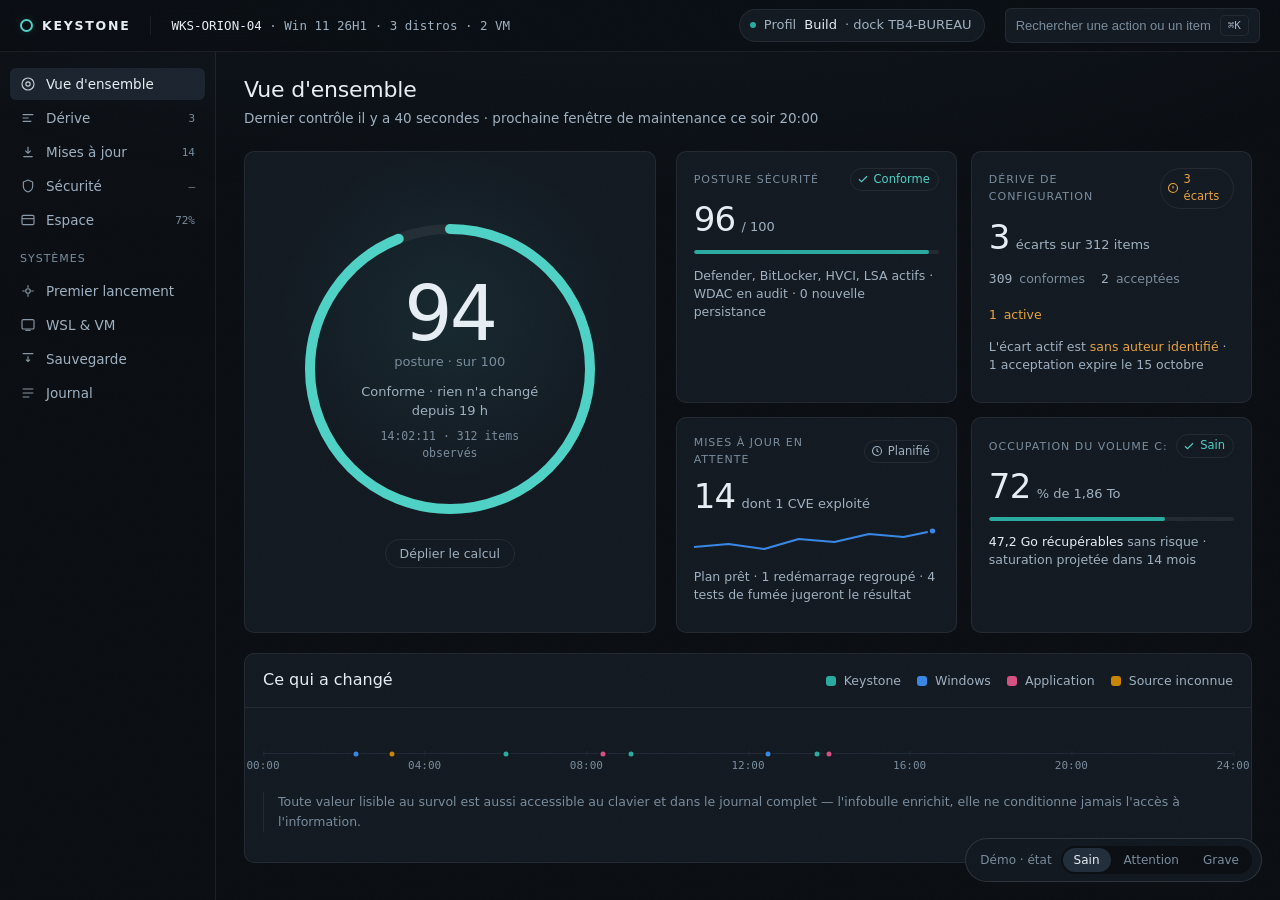
==== commit 16e447f7: "feat(design): l'ecran E7, les deux moments fondateurs (M1, M2) Le brief liste sept ecrans prioritair" ====
--- a/design/keystone-cockpit.html
+++ b/design/keystone-cockpit.html
@@ -462,7 +462,11 @@
     </button>
 
     <div class="rail-label">Systèmes</div>
-    <button class="nav" data-view="soon">
+    <button class="nav" data-view="first">
+            <svg class="ic" viewBox="0 0 24 24" fill="none" stroke="currentColor" stroke-width="1.7"><path d="M12 3.5v3.6M12 16.9v3.6M3.5 12h3.6M16.9 12h3.6"/><circle cx="12" cy="12" r="3.4"/></svg>
+            Premier lancement
+          </button>
+          <button class="nav" data-view="soon">
       <svg class="ic" viewBox="0 0 24 24" fill="none" stroke="currentColor" stroke-width="1.7"><rect x="3" y="4" width="18" height="14" rx="2"/><path d="M8 20h8"/></svg>
       WSL &amp; VM
     </button>
@@ -835,13 +839,102 @@
       </div>
     </section>
 
+    <!-- ─────────── E7 · LES DEUX MOMENTS FONDATEURS ─────────── -->
+    <section class="view" id="view-first">
+      <h1>Premier lancement, et rapport matinal</h1>
+      <p class="sub">Les deux moments qui décident de l'adoption — M1 et M2 du brief. Écran E7.</p>
+
+      <div class="card">
+        <div class="card-h">
+          <h2>M1 · Premier lancement</h2><span class="spacer"></span>
+          <span class="pill">aucune écriture</span>
+        </div>
+        <div class="card-b">
+          <!-- La phrase d'ouverture est la thèse du produit en une ligne. Ordre
+               imposé par le brief §1.3 : ce qui s'est passé, ce que ça implique,
+               ce qu'on peut faire. Sans reproche, sans superlatif, sans « ! ». -->
+          <p style="font:500 20px var(--tight);color:var(--ink-1);line-height:1.45;margin-bottom:6px">
+            J'ai lu votre machine. Rien n'a été modifié.
+          </p>
+          <p style="color:var(--ink-2);line-height:1.65;max-width:62ch">
+            115 items relevés en 2,7 secondes. Aucune valeur de registre écrite,
+            aucun service touché, aucun fichier de la machine modifié. Ce que
+            vous voyez est un relevé, pas une proposition.
+          </p>
+
+          <!-- Aucun formulaire : l'état est IMPORTÉ, il ne se saisit pas (D2-02). -->
+          <table style="margin-top:18px">
+            <caption style="text-align:left;color:var(--ink-3);font-size:12.5px;padding-bottom:10px">
+              Ce qui a été importé — équivalent textuel intégral, aucune valeur réservée au survol
+            </caption>
+            <thead><tr><th>Domaine</th><th style="text-align:right">Items</th><th>Ce qu'on en fait</th></tr></thead>
+            <tbody>
+              <tr><td>Inventaire</td><td style="text-align:right">54</td><td>constat — rien à déclarer</td></tr>
+              <tr><td>Posture de sécurité</td><td style="text-align:right">38</td><td>candidats à la déclaration</td></tr>
+              <tr><td>Virtualisation</td><td style="text-align:right">12</td><td>constat</td></tr>
+              <tr><td>Configuration</td><td style="text-align:right">8</td><td>candidats à la déclaration</td></tr>
+              <tr><td>Illisibles</td><td style="text-align:right">3</td><td>lecture refusée — voir la note</td></tr>
+            </tbody>
+          </table>
+
+          <p class="note" style="margin-top:16px">
+            3 items n'ont pas pu être lus : la clé correspondante exige des
+            privilèges élevés. Ils sont marqués « illisible » et non « absent » —
+            l'outil ne sait pas ce qu'ils valent, et ne le suppose pas.
+          </p>
+        </div>
+        <div class="foot">
+          <button class="btn pri">Adopter cet état comme référence</button>
+          <button class="btn">Voir les 115 items</button>
+          <span class="spacer"></span>
+          <!-- Parité CLI affichée (P4) : tout ce que l'interface sait faire est
+               atteignable à la commande, et la commande est montrée. -->
+          <span class="kbd">ks scan</span>
+        </div>
+      </div>
+
+      <div class="card" style="margin-top:20px">
+        <div class="card-h">
+          <h2>M2 · Rapport matinal</h2><span class="spacer"></span>
+          <span class="pill">1 interruption sur 2 utilisée aujourd'hui</span>
+        </div>
+        <div class="card-b">
+          <p style="font:500 20px var(--tight);color:var(--ink-1);line-height:1.45;margin-bottom:6px">
+            État identique à 20:12. Rien à faire de votre côté.
+          </p>
+          <p style="color:var(--ink-2);line-height:1.65;max-width:62ch">
+            Le rapport qui ne dit rien est le plus fréquent, et c'est voulu. Le
+            budget est de 2 interruptions par jour au maximum (D16-06) ; tout le
+            reste attend ici. Un outil qui parle chaque matin pour ne rien dire
+            finit en règle de filtrage.
+          </p>
+
+          <table style="margin-top:18px">
+            <caption style="text-align:left;color:var(--ink-3);font-size:12.5px;padding-bottom:10px">
+              Dernières 24 heures
+            </caption>
+            <thead><tr><th>Heure</th><th>Événement</th><th>Source</th></tr></thead>
+            <tbody>
+              <tr><td>03:56</td><td>Signatures Defender appliquées — 1.455.469.0</td><td>Windows Update</td></tr>
+              <tr><td>20:12</td><td>Relevé de référence — 115 items, aucun écart</td><td>Keystone</td></tr>
+            </tbody>
+          </table>
+        </div>
+        <div class="foot">
+          <button class="btn">Voir le récit complet</button>
+          <span class="spacer"></span>
+          <span class="kbd">ks journal</span>
+        </div>
+      </div>
+    </section>
+
     <!-- ─────────── À VENIR ─────────── -->
     <section class="view" id="view-soon">
       <h1>Écran à cadrer</h1>
       <p class="sub">Cette section fait partie du périmètre P1 du cahier des charges, à maquetter après validation des sept écrans prioritaires.</p>
       <div class="card"><div class="card-b" style="color:var(--ink-2);line-height:1.7">
         WSL &amp; VM (domaine D9) · Sauvegarde et reconstruction (D6) · Journal forensique (D14).<br>
-        <span style="color:var(--ink-3)">Voir <code style="font-family:var(--mono);font-size:12.5px">KEYSTONE-CDC.md</code> §7 et <code style="font-family:var(--mono);font-size:12.5px">KEYSTONE-BRIEF-DESIGN.md</code> §7 (écran E8).</span>
+        <span style="color:var(--ink-3)">Voir <code style="font-family:var(--mono);font-size:12.5px">docs/01-CAHIER-DES-CHARGES.md</code> §7 et <code style="font-family:var(--mono);font-size:12.5px">docs/02-BRIEF-DESIGN.md</code> §7. Ces trois sections n'ont pas de numéro d'écran : le brief s'arrête à E7, et ce texte en annonçait un huitième qui n'a jamais existé.</span>
       </div></div>
     </section>
 
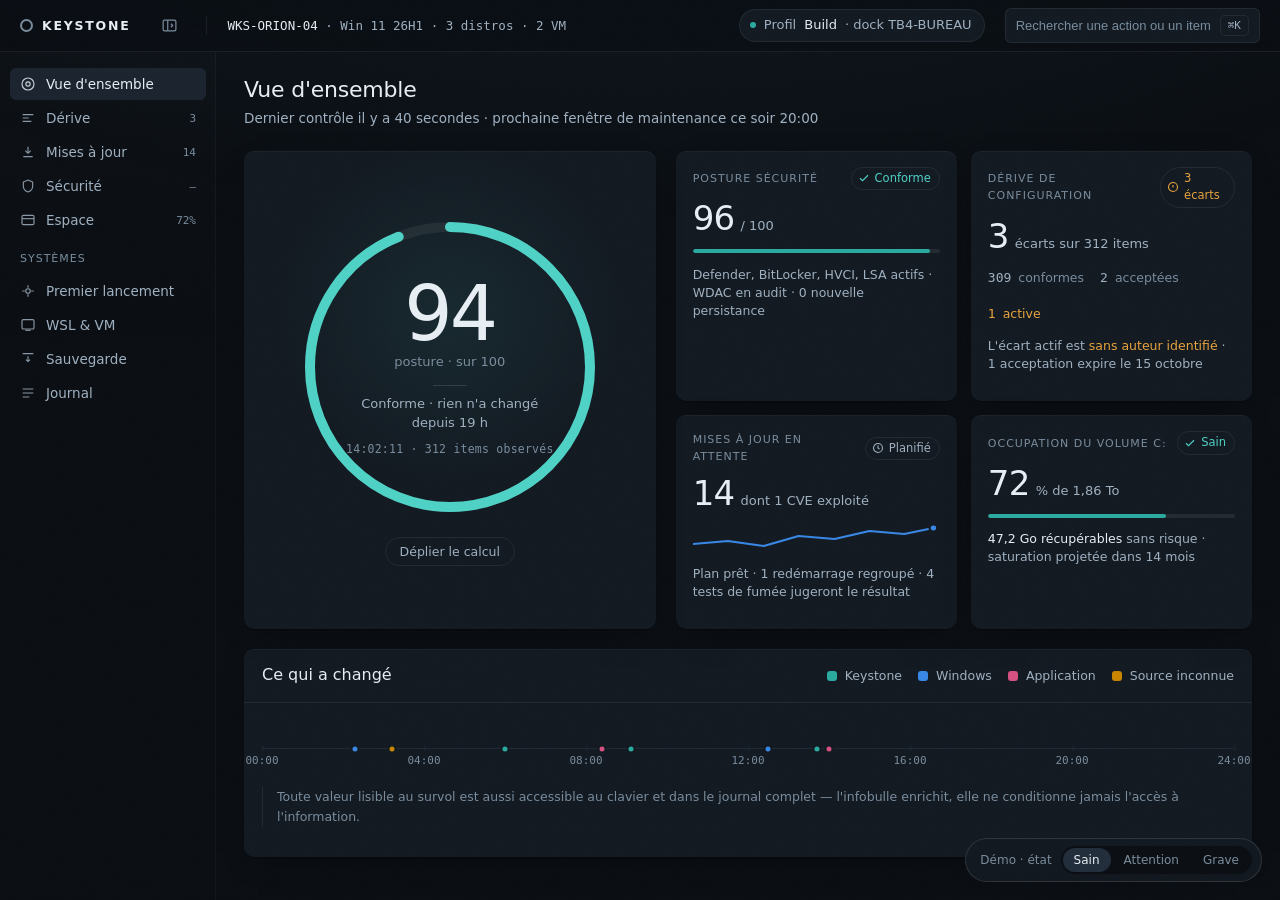
==== commit a94af225: "feat(design): cockpit de verre — rail repliable et six raffinements Le rail se replie a 60 px, par l" ====
--- a/design/keystone-cockpit.html
+++ b/design/keystone-cockpit.html
@@ -56,10 +56,14 @@
      précédente (#39485A, 1,68:1 sur --surface-2) ne faisait pas. */
   --s-other:#607184;    /* 3.13:1 mini */
 
-  /* Typo */
-  --sans:'Inter','Segoe UI',system-ui,sans-serif;
-  --tight:'Inter Tight','Inter',system-ui,sans-serif;
-  --mono:'JetBrains Mono',ui-monospace,monospace;
+  /* Typo — noms identiques à ceux de design/tokens.css.
+     Ils divergeaient : --sans ici, --font-sans là-bas, mêmes valeurs.
+     Deux noms pour la même chose, et la barrière de CI ne comparait
+     que les hexadécimaux, donc ne le voyait pas. Elle compare
+     désormais aussi les piles de polices. */
+  --font-sans:'Inter','Segoe UI',system-ui,sans-serif;
+  --font-tight:'Inter Tight','Inter',system-ui,sans-serif;
+  --font-mono:'JetBrains Mono',ui-monospace,monospace;
 
   /* Rythme */
   --t-micro:120ms; --t-state:200ms; --t-enter:400ms;
@@ -69,6 +73,21 @@
 
   --r-ctl:6px; --r-card:10px; --r-sheet:14px;
 
+  /* Élévation par la LUMIÈRE, pas par le trait.
+     La maquette portait 28 traits fins : chaque conteneur était une boîte
+     dessinée dans une boîte, et la profondeur venait du contour. Un cockpit
+     fait l'inverse — une arête claire en haut (la lumière tombe d'en haut),
+     une ombre longue et très diffuse en dessous. Le trait ne subsiste que
+     là où il porte du sens : lignes de tableau, contraste forcé.
+     L'arête reste sous le seuil de perception consciente (4 %) : elle se
+     voit sans se regarder. */
+  --arete:inset 0 1px 0 rgba(255,255,255,.04);
+  --elev-1:var(--arete),0 1px 2px rgba(0,0,0,.34),0 10px 28px -14px rgba(0,0,0,.62);
+  --elev-2:var(--arete),0 2px 4px rgba(0,0,0,.38),0 20px 48px -20px rgba(0,0,0,.7);
+
+  /* Largeur du rail. Une variable, parce qu'elle s'anime. */
+  --rail-w:216px;
+
   /* Couleur d'état courante, pilotée par [data-state] */
   --state:var(--vital);
   --state-dim:rgba(79,209,197,.14);
@@ -80,7 +99,7 @@
 html,body{height:100%}
 body{
   margin:0;background:var(--surface-0);color:var(--ink-1);
-  font:400 14px/1.55 var(--sans);
+  font:400 14px/1.55 var(--font-sans);
   -webkit-font-smoothing:antialiased;
   overflow:hidden;
 }
@@ -100,7 +119,29 @@
 ::selection{background:rgba(79,209,197,.25)}
 
 /* ─── Trame d'application ─────────────────────────────────── */
-.app{position:relative;z-index:1;display:grid;grid-template-columns:216px 1fr;grid-template-rows:52px 1fr;height:100vh}
+.app{position:relative;z-index:1;display:grid;grid-template-columns:var(--rail-w) 1fr;
+  grid-template-rows:52px 1fr;height:100vh;
+  transition:grid-template-columns var(--t-state) var(--e-out)}
+
+/* ── Rail replié ──────────────────────────────────────────────────────
+   60 px : de quoi loger une icône de 16 px dans une cible de 44 px sans
+   la coller aux bords. Les libellés disparaissent de l'écran mais JAMAIS
+   de l'arbre d'accessibilité — chaque bouton garde son `aria-label`
+   complet, décompte inclus. Un lecteur d'écran entend la même chose
+   repliée ou dépliée ; c'est la condition pour que le pliage soit un
+   confort et non une perte d'information. */
+[data-rail="replie"]{--rail-w:60px}
+[data-rail="replie"] .rail{padding:16px 8px;align-items:center}
+[data-rail="replie"] .nav{justify-content:center;padding:10px;width:44px;gap:0}
+[data-rail="replie"] .nav .lbl{display:none}
+[data-rail="replie"] .rail-label{width:100%;height:1px;padding:0;margin:11px 0 9px;
+  overflow:hidden;text-indent:-999px;background:var(--hairline)}
+/* Le décompte survit au pliage, en pastille sur l'icône : le rail doit
+   pouvoir signaler « 14 mises à jour » sans être déplié. */
+[data-rail="replie"] .nav .tag{position:absolute;top:3px;right:3px;font-size:9.5px;
+  padding:0 3px;min-width:14px;text-align:center;background:var(--surface-3);
+  border-radius:999px;line-height:14px}
+[data-rail="replie"] .nav{position:relative}
 
 /* Filet d'état — 2px en haut, remplace toute bannière colorée */
 .statebar{position:fixed;top:0;left:0;right:0;height:2px;z-index:60;background:var(--state);
@@ -110,18 +151,25 @@
 /* ─── Barre supérieure ────────────────────────────────────── */
 .topbar{grid-column:1/-1;display:flex;align-items:center;gap:20px;padding:0 20px;
   border-bottom:1px solid var(--hairline);background:rgba(11,15,20,.72);backdrop-filter:blur(14px)}
-.brand{display:flex;align-items:center;gap:9px;font-family:var(--tight);font-weight:600;
+.brand{display:flex;align-items:center;gap:9px;font-family:var(--font-tight);font-weight:600;
   letter-spacing:.14em;font-size:12.5px;text-transform:uppercase}
-.brand .mk{width:13px;height:13px;border-radius:50%;border:2px solid var(--state);
-  box-shadow:0 0 10px var(--state-dim);transition:border-color var(--t-state) var(--e-out)}
-.machine{font-family:var(--mono);font-size:12.5px;color:var(--ink-2);
+.brand .mk{width:13px;height:13px;border-radius:50%;border:2px solid var(--ink-3);
+  transition:border-color var(--t-state) var(--e-out)}
+/* La pastille de marque portait la couleur d'état, avec une lueur. Deux
+   défauts pour le prix d'un. Elle transmettait un sens — l'état de la
+   machine — par la SEULE couleur, sans icône ni libellé, ce que NF-05
+   interdit. Et elle allumait l'accent en permanence : si le turquoise est
+   dans le logo, dans l'anneau, dans les badges et dans les jauges, il n'a
+   plus de valeur d'alerte nulle part (loi de Von Restorff). L'état vit
+   dans l'instrument qui existe pour le dire, pas dans le logotype. */
+.machine{font-family:var(--font-mono);font-size:12.5px;color:var(--ink-2);
   padding-left:20px;border-left:1px solid var(--hairline)}
 .machine b{color:var(--ink-1);font-weight:500}
 .spacer{flex:1}
 .profile{display:flex;align-items:center;gap:8px;font-size:13px;color:var(--ink-2);
   background:var(--surface-1);border:1px solid var(--hairline);border-radius:999px;padding:5px 12px 5px 10px}
 .profile .dot{width:6px;height:6px;border-radius:50%;background:var(--s1)}
-.kbd{font-family:var(--mono);font-size:11px;color:var(--ink-2);background:var(--surface-1);
+.kbd{font-family:var(--font-mono);font-size:11px;color:var(--ink-2);background:var(--surface-1);
   border:1px solid var(--hairline);border-radius:5px;padding:3px 7px}
 .cmdk{display:flex;align-items:center;gap:9px;background:var(--surface-1);border:1px solid var(--hairline);
   border-radius:var(--r-ctl);padding:6px 10px;color:var(--ink-3);font-size:13px;cursor:pointer;
@@ -129,8 +177,22 @@
 .cmdk:hover{border-color:var(--hairline-strong);color:var(--ink-2)}
 
 /* ─── Rail ────────────────────────────────────────────────── */
-.rail{border-right:1px solid var(--hairline);padding:16px 10px;display:flex;flex-direction:column;gap:2px;
-  background:linear-gradient(180deg,rgba(255,255,255,.012),transparent 40%)}
+.rail{padding:16px 10px;display:flex;flex-direction:column;gap:2px;
+  background:linear-gradient(180deg,rgba(255,255,255,.012),transparent 40%);
+  /* Le trait de séparation devient une arête de lumière : la frontière se
+     lit par le relief, pas par une ligne dessinée. */
+  box-shadow:inset -1px 0 0 rgba(255,255,255,.035)}
+
+/* Le bouton de pliage. Un vrai <button>, avec aria-expanded, parce qu'un
+   div cliquable n'est pas atteignable au clavier. Cible 34 px de haut
+   dans une zone de 44 : au-dessus du minimum de WCAG 2.2 (24 px). */
+.fold{display:flex;align-items:center;justify-content:center;width:34px;height:34px;
+  border:none;background:none;color:var(--ink-3);border-radius:var(--r-ctl);cursor:pointer;
+  margin-left:2px;flex:none;
+  transition:color var(--t-micro) var(--e-out),background var(--t-micro) var(--e-out)}
+.fold:hover{color:var(--ink-1);background:var(--surface-2)}
+.fold svg{width:17px;height:17px;transition:transform var(--t-state) var(--e-out)}
+[data-rail="replie"] .fold svg{transform:rotate(180deg)}
 .rail-label{font-size:11px;letter-spacing:.09em;text-transform:uppercase;color:var(--ink-3);
   padding:12px 10px 6px}
 .nav{display:flex;align-items:center;gap:10px;padding:8px 10px;border-radius:var(--r-ctl);
@@ -140,13 +202,13 @@
 .nav:hover{background:var(--surface-1);color:var(--ink-1)}
 .nav[aria-current="page"]{background:var(--surface-2);color:var(--ink-1)}
 .nav .ic{width:16px;height:16px;flex:none;opacity:.85}
-.nav .tag{margin-left:auto;font-family:var(--mono);font-size:11px;color:var(--ink-3)}
+.nav .tag{margin-left:auto;font-family:var(--font-mono);font-size:11px;color:var(--ink-3)}
 .nav.flagged .tag{color:var(--state)}
 
 /* Bouton d'isolement — contour uniquement, jamais un aplat rouge */
 .panic{margin-top:auto;display:none;align-items:center;gap:9px;width:100%;
   background:transparent;border:1px solid var(--grave);color:var(--grave);
-  border-radius:var(--r-ctl);padding:9px 11px;font:500 13px var(--sans);cursor:pointer;
+  border-radius:var(--r-ctl);padding:9px 11px;font:500 13px var(--font-sans);cursor:pointer;
   transition:background var(--t-micro) var(--e-out)}
 .panic:hover{background:rgba(229,83,75,.09)}
 html:not([data-state="sain"]) .panic{display:flex}
@@ -163,11 +225,11 @@
 .view.on{display:block}
 @keyframes enter{from{opacity:0;transform:translateY(6px)}to{opacity:1;transform:none}}
 
-h1{font:500 22px/1.3 var(--tight);margin:0 0 3px;letter-spacing:-.01em}
+h1{font:500 22px/1.3 var(--font-tight);margin:0 0 3px;letter-spacing:-.01em}
 .sub{color:var(--ink-2);font-size:13.5px;margin:0 0 22px}
-h2{font:500 16px/1.4 var(--tight);margin:0}
-
-.card{background:var(--surface-1);border:1px solid var(--hairline);border-radius:var(--r-card)}
+h2{font:500 16px/1.4 var(--font-tight);margin:0}
+
+.card{background:var(--surface-1);border-radius:var(--r-card);box-shadow:var(--elev-1)}
 .card-h{display:flex;align-items:center;gap:12px;padding:15px 18px;border-bottom:1px solid var(--hairline)}
 .card-h .spacer{flex:1}
 .card-b{padding:18px}
@@ -191,16 +253,31 @@
   50%    {opacity:1;  filter:drop-shadow(0 0 15px var(--state-dim))}
 }
 .ringmid{position:absolute;inset:0;display:flex;flex-direction:column;
-  align-items:center;justify-content:center;gap:2px;text-align:center;padding:0 52px}
-.hero-n{font:500 76px/1 var(--tight);letter-spacing:-.035em;font-variant-numeric:proportional-nums}
+  align-items:center;justify-content:center;gap:2px;text-align:center;padding:0 46px}
+/* Un filet fin sépare la mesure de sa télémétrie, comme sur un cadran
+   d'instrument. Il ne borde rien : il indique où finit le chiffre et où
+   commence ce qui l'explique. Largeur volontairement courte — 34 px —
+   pour qu'il se lise comme une graduation, pas comme un trait de boîte. */
+.hero-s::before{content:"";display:block;width:34px;height:1px;margin:0 auto 9px;
+  background:var(--hairline-strong)}
+.hero-n{font:500 76px/1 var(--font-tight);letter-spacing:-.035em;
+  /* Tabulaire, et non proportionnel. Quand la posture passe de 94 à 96,
+     un chiffre proportionnel change de largeur : le nombre TRESSAUTE
+     pendant l'animation. C'est le détail qui sépare un tableau de bord
+     d'un instrument. Toutes les valeurs mesurées du cockpit le portent. */
+  font-variant-numeric:tabular-nums;font-feature-settings:"tnum" 1,"ss01" 1}
 .hero-u{font-size:13px;color:var(--ink-3);margin-top:-2px}
-.hero-s{font-size:13px;color:var(--ink-2);margin-top:9px;line-height:1.45}
-.hero-t{font-family:var(--mono);font-size:11.5px;color:var(--ink-3);margin-top:5px}
+.hero-s{font-size:13px;color:var(--ink-2);margin-top:11px;line-height:1.45}
+.hero-t{font-family:var(--font-mono);font-size:11.5px;color:var(--ink-3);margin-top:6px;
+  /* Télémétrie : chiffres tabulaires et suivi légèrement ouvert. Une
+     horloge qui change de largeur à chaque seconde est insupportable sur
+     un instrument, et c'est exactement ce que faisait celle-ci. */
+  font-variant-numeric:tabular-nums;letter-spacing:.02em}
 .unfold{margin-top:20px;background:none;border:1px solid var(--hairline);color:var(--ink-2);
-  border-radius:999px;padding:6px 14px;font:400 12.5px var(--sans);cursor:pointer;
+  border-radius:999px;padding:6px 14px;font:400 12.5px var(--font-sans);cursor:pointer;
   transition:border-color var(--t-micro) var(--e-out),color var(--t-micro) var(--e-out)}
 .unfold:hover{border-color:var(--hairline-strong);color:var(--ink-1)}
-.formula{display:none;margin-top:14px;font-family:var(--mono);font-size:11.5px;color:var(--ink-3);
+.formula{display:none;margin-top:14px;font-family:var(--font-mono);font-size:11.5px;color:var(--ink-3);
   background:var(--surface-0);border:1px solid var(--hairline);border-radius:var(--r-ctl);
   padding:11px 13px;line-height:1.8;max-width:340px}
 .formula.on{display:block}
@@ -208,8 +285,8 @@
 /* ─── Tuiles vitales ──────────────────────────────────────── */
 .tiles{display:grid;grid-template-columns:1fr 1fr;gap:14px;align-content:start}
 @media (max-width:640px){.tiles{grid-template-columns:1fr}}
-.tile{background:var(--surface-1);border:1px solid var(--hairline);border-radius:var(--r-card);
-  padding:16px 17px;transition:background var(--t-micro) var(--e-out),border-color var(--t-micro) var(--e-out)}
+.tile{background:var(--surface-1);border-radius:var(--r-card);box-shadow:var(--elev-1);
+  padding:16px 17px;transition:background var(--t-micro) var(--e-out),box-shadow var(--t-micro) var(--e-out)}
 .tile:hover{background:var(--surface-2);border-color:var(--hairline-strong)}
 .tile-h{display:flex;align-items:center;gap:8px;margin-bottom:11px}
 .tile-l{font-size:11px;letter-spacing:.09em;text-transform:uppercase;color:var(--ink-3)}
@@ -217,13 +294,13 @@
   padding:2px 8px 2px 6px;border-radius:999px;border:1px solid var(--hairline);color:var(--ink-2)}
 .badge svg{width:12px;height:12px;flex:none}
 .badge.ok{color:var(--vital)} .badge.att{color:var(--attention)} .badge.bad{color:var(--grave)}
-.tile-v{font:500 34px/1.05 var(--tight);letter-spacing:-.02em;display:flex;align-items:baseline;gap:6px}
-.tile-v span{font:400 13px var(--sans);color:var(--ink-2);letter-spacing:0}
+.tile-v{font:500 34px/1.05 var(--font-tight);letter-spacing:-.02em;display:flex;align-items:baseline;gap:6px}
+.tile-v span{font:400 13px var(--font-sans);color:var(--ink-2);letter-spacing:0}
 .meter{height:4px;border-radius:4px;background:rgba(255,255,255,.07);margin:12px 0 9px;overflow:hidden}
 .meter i{display:block;height:100%;border-radius:4px;transition:width 900ms var(--e-soft)}
 .tile-c{font-size:12.5px;color:var(--ink-2);line-height:1.45}
 .counts{display:flex;gap:16px;margin:13px 0 10px;font-size:12.5px;color:var(--ink-3);flex-wrap:wrap}
-.counts b{font-family:var(--mono);font-size:13px;font-weight:500;color:var(--ink-2);
+.counts b{font-family:var(--font-mono);font-size:13px;font-weight:500;color:var(--ink-2);
   font-variant-numeric:tabular-nums;margin-right:3px}
 .counts .c-acc b{color:var(--ink-2)}
 .counts .c-act b{color:var(--attention)}
@@ -233,7 +310,7 @@
 /* ─── Table de dérive ─────────────────────────────────────── */
 .filters{display:flex;gap:8px;flex-wrap:wrap;margin-bottom:14px}
 .chip{background:var(--surface-1);border:1px solid var(--hairline);color:var(--ink-2);
-  border-radius:999px;padding:5px 13px;font:400 12.5px var(--sans);cursor:pointer;
+  border-radius:999px;padding:5px 13px;font:400 12.5px var(--font-sans);cursor:pointer;
   transition:all var(--t-micro) var(--e-out)}
 .chip:hover{border-color:var(--hairline-strong);color:var(--ink-1)}
 .chip[aria-pressed="true"]{background:var(--surface-3);color:var(--ink-1);border-color:var(--hairline-strong)}
@@ -245,8 +322,8 @@
 .drow:hover{background:var(--surface-2)}
 .drow.head{padding:10px 18px;background:var(--surface-0);
   font-size:11px;letter-spacing:.09em;text-transform:uppercase;color:var(--ink-3)}
-.path{font-family:var(--mono);font-size:12.5px;color:var(--ink-1);overflow:hidden;text-overflow:ellipsis;white-space:nowrap}
-.delta{font-family:var(--mono);font-size:12px}
+.path{font-family:var(--font-mono);font-size:12.5px;color:var(--ink-1);overflow:hidden;text-overflow:ellipsis;white-space:nowrap}
+.delta{font-family:var(--font-mono);font-size:12px}
 .delta .want{color:var(--ink-2)}
 .delta .arw{color:var(--ink-3);padding:0 5px}
 .delta .got{color:var(--ink-1)}
@@ -254,7 +331,7 @@
 .src.unknown{color:var(--attention)}
 .acts{display:flex;gap:6px;justify-content:flex-end}
 .mini{background:none;border:1px solid var(--hairline);color:var(--ink-2);border-radius:5px;
-  padding:4px 9px;font:400 12px var(--sans);cursor:pointer;white-space:nowrap;
+  padding:4px 9px;font:400 12px var(--font-sans);cursor:pointer;white-space:nowrap;
   transition:all var(--t-micro) var(--e-out)}
 .mini:hover{border-color:var(--hairline-strong);color:var(--ink-1);background:var(--surface-3)}
 .mini.pri{border-color:rgba(79,209,197,.4);color:var(--vital)}
@@ -270,17 +347,17 @@
 .wave{border:1px solid var(--hairline);border-radius:var(--r-ctl);margin-bottom:10px;overflow:hidden}
 .wave-h{display:flex;align-items:center;gap:10px;padding:11px 14px;background:var(--surface-0);
   cursor:pointer;font-size:13.5px}
-.wave-h .n{font-family:var(--mono);font-size:11px;color:var(--ink-3);
+.wave-h .n{font-family:var(--font-mono);font-size:11px;color:var(--ink-3);
   background:var(--surface-2);border-radius:4px;padding:2px 6px}
 .wave-h .spacer{flex:1}
-.wave-h .meta{font-family:var(--mono);font-size:11.5px;color:var(--ink-3)}
+.wave-h .meta{font-family:var(--font-mono);font-size:11.5px;color:var(--ink-3)}
 .wave-b{padding:4px 14px 12px;display:none}
 .wave.open .wave-b{display:block}
 .item{display:flex;align-items:center;gap:10px;padding:8px 0;border-bottom:1px solid var(--hairline);
   font-size:13px}
 .item:last-child{border-bottom:none}
-.item .nm{font-family:var(--mono);font-size:12.5px}
-.item .vv{margin-left:auto;font-family:var(--mono);font-size:12px;color:var(--ink-2)}
+.item .nm{font-family:var(--font-mono);font-size:12.5px}
+.item .vv{margin-left:auto;font-family:var(--font-mono);font-size:12px;color:var(--ink-2)}
 .pill{font-size:11px;padding:1.5px 7px;border-radius:999px;border:1px solid var(--hairline);color:var(--ink-2)}
 .pill.cve{color:var(--attention);border-color:rgba(232,163,61,.35)}
 .pill.ring{color:var(--s1);border-color:rgba(43,170,160,.35)}
@@ -291,11 +368,11 @@
 .safety b{color:var(--ink-1);font-weight:500}
 .smoke{display:flex;align-items:center;gap:9px;padding:8px 0;font-size:13px;border-bottom:1px solid var(--hairline)}
 .smoke:last-child{border-bottom:none}
-.smoke .id{font-family:var(--mono);font-size:12.5px}
-.smoke .t{margin-left:auto;font-family:var(--mono);font-size:11.5px;color:var(--ink-3)}
+.smoke .id{font-family:var(--font-mono);font-size:12.5px}
+.smoke .t{margin-left:auto;font-family:var(--font-mono);font-size:11.5px;color:var(--ink-3)}
 
 .foot{display:flex;align-items:center;gap:11px;padding:15px 18px;border-top:1px solid var(--hairline)}
-.btn{border-radius:var(--r-ctl);padding:9px 17px;font:500 13.5px var(--sans);cursor:pointer;
+.btn{border-radius:var(--r-ctl);padding:9px 17px;font:500 13.5px var(--font-sans);cursor:pointer;
   border:1px solid var(--hairline);background:var(--surface-2);color:var(--ink-1);
   transition:all var(--t-micro) var(--e-out)}
 .btn:hover{background:var(--surface-3)}
@@ -307,7 +384,7 @@
 /* ─── Bandeau de rollback : un succès, pas une erreur ─────── */
 .rollback{background:var(--surface-2);border:1px solid var(--hairline);
   border-left:2px solid var(--good);border-radius:var(--r-card);padding:17px 19px;margin-bottom:20px}
-.rollback h3{font:500 15px/1.4 var(--tight);margin:0 0 9px;display:flex;align-items:center;gap:9px}
+.rollback h3{font:500 15px/1.4 var(--font-tight);margin:0 0 9px;display:flex;align-items:center;gap:9px}
 .rollback h3 svg{width:15px;height:15px;color:var(--good)}
 .rollback dl{margin:0;display:grid;grid-template-columns:auto 1fr;gap:5px 14px;font-size:13.5px}
 .rollback dt{color:var(--ink-3);font-style:italic;white-space:nowrap}
@@ -317,7 +394,7 @@
 
 /* ─── Attribution d'espace ────────────────────────────────── */
 .tabs{display:flex;gap:2px;background:var(--surface-0);border-radius:var(--r-ctl);padding:2px}
-.tab{background:none;border:none;color:var(--ink-3);font:400 12.5px var(--sans);
+.tab{background:none;border:none;color:var(--ink-3);font:400 12.5px var(--font-sans);
   padding:5px 12px;border-radius:5px;cursor:pointer;transition:all var(--t-micro) var(--e-out)}
 .tab[aria-selected="true"]{background:var(--surface-2);color:var(--ink-1)}
 .stack{display:flex;gap:2px;height:34px;border-radius:5px;overflow:hidden;margin:6px 0 16px}
@@ -326,25 +403,31 @@
 .legend{display:flex;flex-wrap:wrap;gap:8px 20px}
 .lg{display:flex;align-items:center;gap:8px;font-size:12.5px;color:var(--ink-2)}
 .lg .sw{width:10px;height:10px;border-radius:3px;flex:none}
-.lg .v{font-family:var(--mono);font-size:12px;color:var(--ink-1);font-variant-numeric:tabular-nums}
+.lg .v{font-family:var(--font-mono);font-size:12px;color:var(--ink-1);font-variant-numeric:tabular-nums}
 table{width:100%;border-collapse:collapse;font-size:13px}
 th{text-align:left;font-size:11px;letter-spacing:.09em;text-transform:uppercase;color:var(--ink-3);
   font-weight:400;padding:8px 10px;border-bottom:1px solid var(--hairline)}
 td{padding:9px 10px;border-bottom:1px solid var(--hairline);color:var(--ink-2)}
 td:first-child{color:var(--ink-1)}
-td.num{font-family:var(--mono);font-variant-numeric:tabular-nums;text-align:right;color:var(--ink-1)}
+td.num{font-family:var(--font-mono);font-variant-numeric:tabular-nums;text-align:right;color:var(--ink-1)}
 tr:last-child td{border-bottom:none}
 .hidden{display:none}
 
 /* ─── Timeline ────────────────────────────────────────────── */
 .tl{position:relative;height:48px;margin-top:2px}
 .tl-axis{position:absolute;left:0;right:0;bottom:22px;height:1px;background:var(--grid)}
-.tl-tick{position:absolute;bottom:2px;transform:translateX(-50%);font-family:var(--mono);
+.tl-tick{position:absolute;bottom:2px;transform:translateX(-50%);font-family:var(--font-mono);
   font-size:11px;color:var(--ink-3);font-variant-numeric:tabular-nums}
 .tl-tick::before{content:'';position:absolute;left:50%;bottom:18px;width:1px;height:5px;background:var(--grid)}
 .ev{position:absolute;bottom:22px;width:9px;height:9px;border-radius:50%;
   transform:translate(-50%,50%);cursor:pointer;border:2px solid var(--surface-1);
   transition:transform var(--t-micro) var(--e-out)}
+/* Le point reste à 9 px — c'est la bonne taille pour lire une densité
+   d'événements. Sa CIBLE, elle, passe à 24 px : WCAG 2.2 SC 2.5.8 fixe ce
+   minimum, et 9 px sur une ligne de temps est intenable à la souris comme
+   au doigt. La zone est invisible et ne déplace rien. */
+.ev::before{content:"";position:absolute;left:50%;top:50%;width:24px;height:24px;
+  transform:translate(-50%,-50%);border-radius:50%}
 .ev:hover,.ev:focus-visible{transform:translate(-50%,50%) scale(1.5)}
 
 /* ─── Infobulle ───────────────────────────────────────────── */
@@ -354,7 +437,7 @@
   box-shadow:0 14px 34px rgba(0,0,0,.55);transition:opacity var(--t-micro) var(--e-out)}
 .tip.on{opacity:1}
 .tip .tt{font-weight:500;color:var(--ink-1);margin-bottom:3px}
-.tip .tv{font-family:var(--mono);font-size:12px;color:var(--ink-2);font-variant-numeric:tabular-nums}
+.tip .tv{font-family:var(--font-mono);font-size:12px;color:var(--ink-2);font-variant-numeric:tabular-nums}
 
 /* ─── Palette de commandes ────────────────────────────────── */
 .scrim{position:fixed;inset:0;z-index:9100;background:rgba(4,7,10,.62);
@@ -365,12 +448,12 @@
   box-shadow:0 32px 80px rgba(0,0,0,.6);animation:pop 200ms var(--e-soft) both}
 @keyframes pop{from{opacity:0;transform:translateY(-8px) scale(.985)}to{opacity:1;transform:none}}
 .palette input{width:100%;background:none;border:none;border-bottom:1px solid var(--hairline);
-  color:var(--ink-1);font:400 15px var(--sans);padding:16px 18px;outline:none}
+  color:var(--ink-1);font:400 15px var(--font-sans);padding:16px 18px;outline:none}
 .palette input::placeholder{color:var(--ink-3)}
 .psec{font-size:11px;letter-spacing:.09em;text-transform:uppercase;color:var(--ink-3);padding:12px 18px 5px}
 .pitem{display:flex;align-items:center;gap:11px;padding:9px 18px;font-size:13.5px;cursor:pointer}
 .pitem:hover,.pitem.sel{background:var(--surface-2)}
-.pitem .cli{margin-left:auto;font-family:var(--mono);font-size:11.5px;color:var(--ink-3)}
+.pitem .cli{margin-left:auto;font-family:var(--font-mono);font-size:11.5px;color:var(--ink-3)}
 .pfoot{padding:10px 18px;border-top:1px solid var(--hairline);font-size:11.5px;color:var(--ink-3)}
 
 /* ─── Panneau de démonstration ────────────────────────────── */
@@ -378,7 +461,7 @@
   background:rgba(19,26,34,.9);backdrop-filter:blur(16px);border:1px solid var(--hairline-strong);
   border-radius:999px;padding:7px 9px 7px 14px;font-size:12px;color:var(--ink-3)}
 .demo .sw{display:flex;gap:2px;background:var(--surface-0);border-radius:999px;padding:2px}
-.demo button{background:none;border:none;color:var(--ink-3);font:400 12px var(--sans);
+.demo button{background:none;border:none;color:var(--ink-3);font:400 12px var(--font-sans);
   padding:5px 11px;border-radius:999px;cursor:pointer;transition:all var(--t-micro) var(--e-out)}
 .demo button[aria-pressed="true"]{background:var(--surface-3);color:var(--ink-1)}
 
@@ -432,6 +515,12 @@
   <!-- ══ Barre supérieure ══ -->
   <header class="topbar">
     <div class="brand"><span class="mk"></span>Keystone</div>
+    <button class="fold" onclick="plierRail()" aria-expanded="true" aria-controls="rail"
+            title="Replier le rail (Ctrl+B)" aria-label="Replier le rail de navigation">
+      <svg viewBox="0 0 24 24" fill="none" stroke="currentColor" stroke-width="1.7" aria-hidden="true">
+        <rect x="3" y="4.5" width="18" height="15" rx="2"/><path d="M9.5 4.5v15"/><path d="M14 9.5 16.5 12 14 14.5"/>
+      </svg>
+    </button>
     <div class="machine"><b>WKS-ORION-04</b> · Win 11 26H1 · 3 distros · 2 VM</div>
     <div class="spacer"></div>
     <div class="profile"><span class="dot"></span>Profil <b style="color:var(--ink-1);font-weight:500">Build</b> · dock TB4-BUREAU</div>
@@ -439,44 +528,44 @@
   </header>
 
   <!-- ══ Rail ══ -->
-  <nav class="rail" aria-label="Navigation principale">
-    <button class="nav" aria-current="page" data-view="overview">
+  <nav class="rail" id="rail" aria-label="Navigation principale">
+    <button class="nav" aria-current="page" data-view="overview" aria-label="Vue d'ensemble">
       <svg class="ic" viewBox="0 0 24 24" fill="none" stroke="currentColor" stroke-width="1.7"><circle cx="12" cy="12" r="9"/><circle cx="12" cy="12" r="3.2"/></svg>
-      Vue d'ensemble
+      <span class="lbl">Vue d'ensemble</span>
     </button>
-    <button class="nav" data-view="drift">
+    <button class="nav" data-view="drift" aria-label="Dérive — 3 écarts">
       <svg class="ic" viewBox="0 0 24 24" fill="none" stroke="currentColor" stroke-width="1.7"><path d="M4 7h16M4 12h9M4 17h13"/></svg>
-      Dérive <span class="tag">3</span>
+      <span class="lbl">Dérive</span> <span class="tag">3</span>
     </button>
-    <button class="nav" data-view="updates">
+    <button class="nav" data-view="updates" aria-label="Mises à jour — 14 en attente">
       <svg class="ic" viewBox="0 0 24 24" fill="none" stroke="currentColor" stroke-width="1.7"><path d="M12 4v10m0 0 4-4m-4 4-4-4M5 19h14"/></svg>
-      Mises à jour <span class="tag">14</span>
+      <span class="lbl">Mises à jour</span> <span class="tag">14</span>
     </button>
-    <button class="nav" data-view="security" id="nav-sec">
+    <button class="nav" data-view="security" id="nav-sec" aria-label="Sécurité — aucun constat ouvert">
       <svg class="ic" viewBox="0 0 24 24" fill="none" stroke="currentColor" stroke-width="1.7"><path d="M12 3l7 3v6c0 4.2-2.9 7.7-7 9-4.1-1.3-7-4.8-7-9V6l7-3z"/></svg>
-      Sécurité <span class="tag">—</span>
+      <span class="lbl">Sécurité</span> <span class="tag">—</span>
     </button>
-    <button class="nav" data-view="space">
+    <button class="nav" data-view="space" aria-label="Espace — volume occupé à 72 %">
       <svg class="ic" viewBox="0 0 24 24" fill="none" stroke="currentColor" stroke-width="1.7"><rect x="3" y="5" width="18" height="14" rx="2"/><path d="M3 10h18"/></svg>
-      Espace <span class="tag">72%</span>
+      <span class="lbl">Espace</span> <span class="tag">72%</span>
     </button>
 
     <div class="rail-label">Systèmes</div>
-    <button class="nav" data-view="first">
-            <svg class="ic" viewBox="0 0 24 24" fill="none" stroke="currentColor" stroke-width="1.7"><path d="M12 3.5v3.6M12 16.9v3.6M3.5 12h3.6M16.9 12h3.6"/><circle cx="12" cy="12" r="3.4"/></svg>
-            Premier lancement
-          </button>
-          <button class="nav" data-view="soon">
+    <button class="nav" data-view="first" aria-label="Premier lancement">
+      <svg class="ic" viewBox="0 0 24 24" fill="none" stroke="currentColor" stroke-width="1.7"><path d="M12 3.5v3.6M12 16.9v3.6M3.5 12h3.6M16.9 12h3.6"/><circle cx="12" cy="12" r="3.4"/></svg>
+      <span class="lbl">Premier lancement</span>
+    </button>
+          <button class="nav" data-view="soon" aria-label="WSL &amp; VM">
       <svg class="ic" viewBox="0 0 24 24" fill="none" stroke="currentColor" stroke-width="1.7"><rect x="3" y="4" width="18" height="14" rx="2"/><path d="M8 20h8"/></svg>
-      WSL &amp; VM
+      <span class="lbl">WSL &amp; VM</span>
     </button>
-    <button class="nav" data-view="soon">
+    <button class="nav" data-view="soon" aria-label="Sauvegarde">
       <svg class="ic" viewBox="0 0 24 24" fill="none" stroke="currentColor" stroke-width="1.7"><path d="M12 8v8m0 0-3-3m3 3 3-3M4 4h16"/></svg>
-      Sauvegarde
+      <span class="lbl">Sauvegarde</span>
     </button>
-    <button class="nav" data-view="soon">
+    <button class="nav" data-view="soon" aria-label="Journal">
       <svg class="ic" viewBox="0 0 24 24" fill="none" stroke="currentColor" stroke-width="1.7"><path d="M4 6h16M4 12h16M4 18h10"/></svg>
-      Journal
+      <span class="lbl">Journal</span>
     </button>
 
     <button class="panic" onclick="alert('Confirmation Windows Hello requise.\n\nCoupe le réseau hors canal d\'administration, verrouille la session, capture un instantané forensique et scelle le journal.')">
@@ -601,7 +690,7 @@
     <!-- ─────────── DÉRIVE ─────────── -->
     <section class="view" id="view-drift">
       <h1>Dérive de configuration</h1>
-      <p class="sub">3 écarts entre <code style="font-family:var(--mono);font-size:12.5px">workstation.yaml</code> et l'état réel · dernière mesure il y a 40 secondes</p>
+      <p class="sub">3 écarts entre <code style="font-family:var(--font-mono);font-size:12.5px">workstation.yaml</code> et l'état réel · dernière mesure il y a 40 secondes</p>
 
       <div class="filters">
         <button class="chip" aria-pressed="true">Tous les domaines</button>
@@ -670,7 +759,7 @@
         <h3><svg viewBox="0 0 24 24" fill="none" stroke="currentColor" stroke-width="2"><path d="M4 12a8 8 0 1 0 8-8M4 12V7m0 5h5"/></svg>Revenu en arrière</h3>
         <dl>
           <dt>Ce qui s'est passé</dt><dd>Le pilote <b>NVIDIA 570.12</b> a été installé à 20:14, puis annulé à 20:19.</dd>
-          <dt>Ce qui a échoué</dt><dd>Le test <b>cuda-smoke</b> ne trouvait plus de GPU depuis <code style="font-family:var(--mono);font-size:12px">ubuntu-dev</code>.</dd>
+          <dt>Ce qui a échoué</dt><dd>Le test <b>cuda-smoke</b> ne trouvait plus de GPU depuis <code style="font-family:var(--font-mono);font-size:12px">ubuntu-dev</code>.</dd>
           <dt>Ce que j'ai fait</dt><dd>Restauration du point pris à 20:12, pilote épinglé en <b>566.36</b> jusqu'au 1<sup>er</sup> septembre.</dd>
           <dt>Où vous en êtes</dt><dd>État identique à 20:12. <b>Rien à faire de votre côté.</b></dd>
         </dl>
@@ -723,8 +812,8 @@
             <div class="safety">
               <svg width="16" height="16" viewBox="0 0 24 24" fill="none" stroke="var(--s1)" stroke-width="1.8" style="flex:none;margin-top:2px"><path d="M12 3l7 3v6c0 4.2-2.9 7.7-7 9-4.1-1.3-7-4.8-7-9V6l7-3z"/></svg>
               <div><b>Filet de sécurité avant la vague 1.</b> Point de restauration système,
-              <code style="font-family:var(--mono);font-size:12px">wsl --export ubuntu-dev</code> (2,1 Go),
-              point de contrôle Hyper-V sur <code style="font-family:var(--mono);font-size:12px">win11-test</code>.
+              <code style="font-family:var(--font-mono);font-size:12px">wsl --export ubuntu-dev</code> (2,1 Go),
+              point de contrôle Hyper-V sur <code style="font-family:var(--font-mono);font-size:12px">win11-test</code>.
               Retour arrière estimé à 3 min 20 s.</div>
             </div>
           </div>
@@ -853,7 +942,7 @@
           <!-- La phrase d'ouverture est la thèse du produit en une ligne. Ordre
                imposé par le brief §1.3 : ce qui s'est passé, ce que ça implique,
                ce qu'on peut faire. Sans reproche, sans superlatif, sans « ! ». -->
-          <p style="font:500 20px var(--tight);color:var(--ink-1);line-height:1.45;margin-bottom:6px">
+          <p style="font:500 20px var(--font-tight);color:var(--ink-1);line-height:1.45;margin-bottom:6px">
             J'ai lu votre machine. Rien n'a été modifié.
           </p>
           <p style="color:var(--ink-2);line-height:1.65;max-width:62ch">
@@ -899,7 +988,7 @@
           <span class="pill">1 interruption sur 2 utilisée aujourd'hui</span>
         </div>
         <div class="card-b">
-          <p style="font:500 20px var(--tight);color:var(--ink-1);line-height:1.45;margin-bottom:6px">
+          <p style="font:500 20px var(--font-tight);color:var(--ink-1);line-height:1.45;margin-bottom:6px">
             État identique à 20:12. Rien à faire de votre côté.
           </p>
           <p style="color:var(--ink-2);line-height:1.65;max-width:62ch">
@@ -934,7 +1023,7 @@
       <p class="sub">Cette section fait partie du périmètre P1 du cahier des charges, à maquetter après validation des sept écrans prioritaires.</p>
       <div class="card"><div class="card-b" style="color:var(--ink-2);line-height:1.7">
         WSL &amp; VM (domaine D9) · Sauvegarde et reconstruction (D6) · Journal forensique (D14).<br>
-        <span style="color:var(--ink-3)">Voir <code style="font-family:var(--mono);font-size:12.5px">docs/01-CAHIER-DES-CHARGES.md</code> §7 et <code style="font-family:var(--mono);font-size:12.5px">docs/02-BRIEF-DESIGN.md</code> §7. Ces trois sections n'ont pas de numéro d'écran : le brief s'arrête à E7, et ce texte en annonçait un huitième qui n'a jamais existé.</span>
+        <span style="color:var(--ink-3)">Voir <code style="font-family:var(--font-mono);font-size:12.5px">docs/01-CAHIER-DES-CHARGES.md</code> §7 et <code style="font-family:var(--font-mono);font-size:12.5px">docs/02-BRIEF-DESIGN.md</code> §7. Ces trois sections n'ont pas de numéro d'écran : le brief s'arrête à E7, et ce texte en annonçait un huitième qui n'a jamais existé.</span>
       </div></div>
     </section>
 
@@ -963,8 +1052,8 @@
     <div class="pitem"><svg width="15" height="15" viewBox="0 0 24 24" fill="none" stroke="currentColor" stroke-width="1.8"><rect x="3" y="4" width="18" height="14" rx="2"/></svg>Basculer sur le profil Réunion<span class="cli">ks profile use Réunion</span></div>
     <div class="pitem"><svg width="15" height="15" viewBox="0 0 24 24" fill="none" stroke="currentColor" stroke-width="1.8"><path d="M12 8v8m0 0-3-3m3 3 3-3"/><rect x="3" y="4" width="18" height="16" rx="2"/></svg>Vérifier une restauration de sauvegarde<span class="cli">ks backup verify</span></div>
     <div class="psec">Items</div>
-    <div class="pitem"><span style="font-family:var(--mono);font-size:12.5px">security.defender.exclusions[2]</span><span class="cli">source inconnue</span></div>
-    <div class="pitem"><span style="font-family:var(--mono);font-size:12.5px">ubuntu-dev</span><span class="cli">distro WSL · 41,2 Go</span></div>
+    <div class="pitem"><span style="font-family:var(--font-mono);font-size:12.5px">security.defender.exclusions[2]</span><span class="cli">source inconnue</span></div>
+    <div class="pitem"><span style="font-family:var(--font-mono);font-size:12.5px">ubuntu-dev</span><span class="cli">distro WSL · 41,2 Go</span></div>
     <div class="pfoot">Parité totale avec la CLI — chaque résultat affiche sa commande équivalente. On apprend son propre outil en s'en servant. <span class="kbd" style="margin-left:6px">Esc</span> pour fermer</div>
   </div>
 </div>
@@ -1167,6 +1256,38 @@
   if((e.metaKey||e.ctrlKey)&&e.key.toLowerCase()==='k'){e.preventDefault();openPalette()}
   if(e.key==='Escape'){closePalette();hide()}
 });
+
+/* ── Rail repliable ──────────────────────────────────────────────────
+   Pourquoi un <button> et pas un div : il doit être atteignable au
+   clavier, annoncer son état par aria-expanded, et désigner ce qu'il
+   commande par aria-controls. Ctrl+B parce que c'est la convention là où
+   ce geste existe déjà, et qu'on ne réinvente pas un raccourci connu
+   (loi de Jakob).
+
+   L'état survit au rechargement. localStorage est un stockage LOCAL :
+   aucune requête, donc aucune entorse au principe P5. */
+function appliquerRail(replie){
+  document.documentElement.dataset.rail = replie ? 'replie' : 'deplie';
+  const b = document.querySelector('.fold');
+  b.setAttribute('aria-expanded', String(!replie));
+  const texte = replie ? 'Déplier le rail de navigation' : 'Replier le rail de navigation';
+  b.setAttribute('aria-label', texte);
+  b.title = (replie ? 'Déplier le rail' : 'Replier le rail') + ' (Ctrl+B)';
+  try{ localStorage.setItem('ks-rail', replie ? 'replie' : 'deplie'); }catch(e){}
+}
+function plierRail(){
+  appliquerRail(document.documentElement.dataset.rail !== 'replie');
+}
+try{ appliquerRail(localStorage.getItem('ks-rail') === 'replie'); }
+catch(e){ appliquerRail(false); }
+
+addEventListener('keydown', e => {
+  if((e.ctrlKey || e.metaKey) && e.key.toLowerCase() === 'b'){
+    e.preventDefault();
+    plierRail();
+  }
+});
+
 </script>
 </body>
 </html>
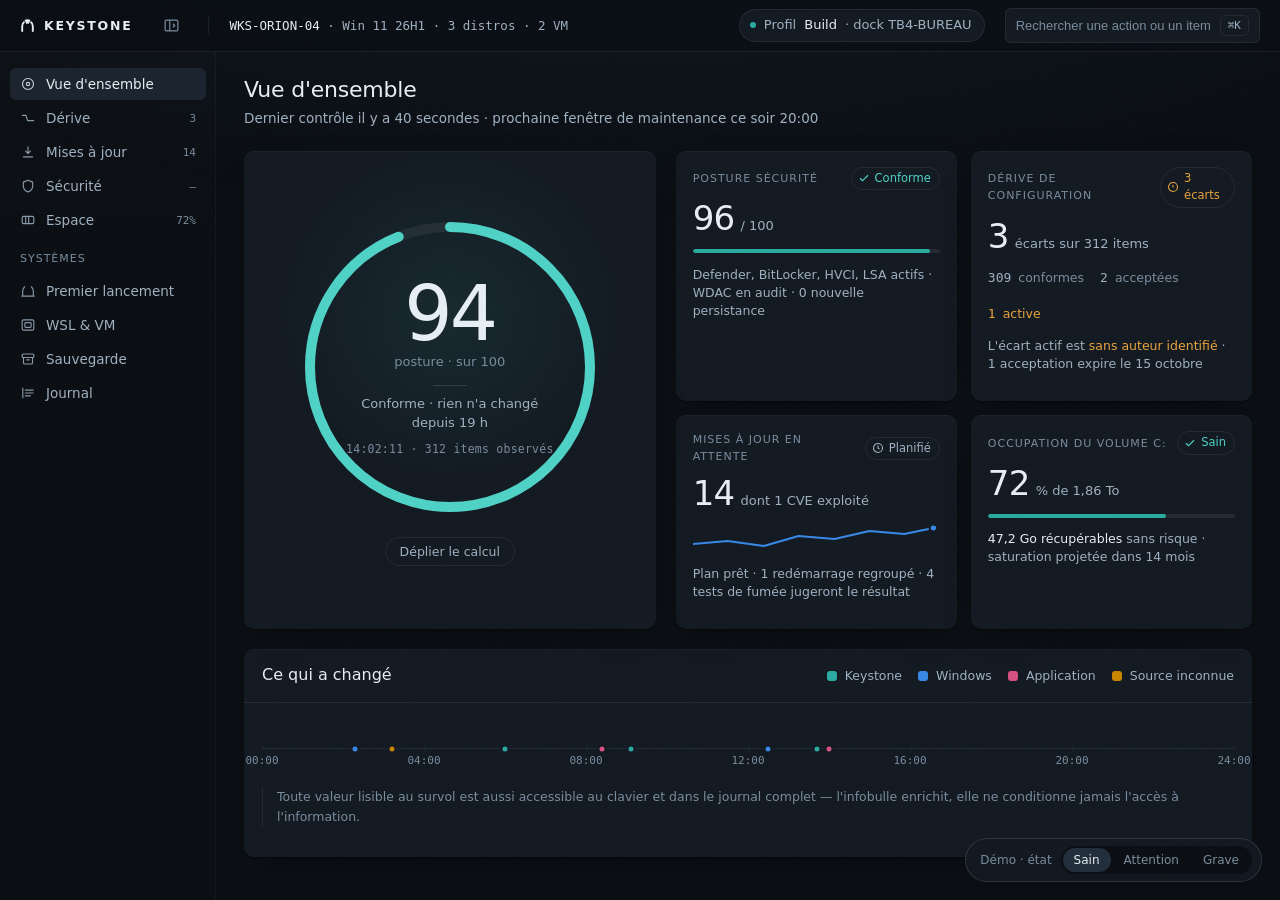
==== commit 66b50cbb: "feat(design): la marque validee remplace les provisoires (DA) La pastille neutre du bandeau devient " ====
--- a/design/keystone-cockpit.html
+++ b/design/keystone-cockpit.html
@@ -153,8 +153,7 @@
   border-bottom:1px solid var(--hairline);background:rgba(11,15,20,.72);backdrop-filter:blur(14px)}
 .brand{display:flex;align-items:center;gap:9px;font-family:var(--font-tight);font-weight:600;
   letter-spacing:.14em;font-size:12.5px;text-transform:uppercase}
-.brand .mk{width:13px;height:13px;border-radius:50%;border:2px solid var(--ink-3);
-  transition:border-color var(--t-state) var(--e-out)}
+.brand .mk{width:15px;height:15px;flex:none;color:var(--ink-1)}
 /* La pastille de marque portait la couleur d'état, avec une lueur. Deux
    défauts pour le prix d'un. Elle transmettait un sens — l'état de la
    machine — par la SEULE couleur, sans icône ni libellé, ce que NF-05
@@ -201,6 +200,13 @@
   transition:background var(--t-micro) var(--e-out),color var(--t-micro) var(--e-out)}
 .nav:hover{background:var(--surface-1);color:var(--ink-1)}
 .nav[aria-current="page"]{background:var(--surface-2);color:var(--ink-1)}
+/* Le trait des icônes vit ici, et non dans le sprite.
+   Les propriétés de tracé — fill, stroke, stroke-width, linecap, linejoin —
+   sont héritées, donc elles traversent la frontière d'ombre de <use> depuis
+   l'élément hôte. Le fichier design/marque/icones.svg les porte dans un bloc
+   <style> interne qui, lui, ne s'applique qu'à ce fichier : recopier les
+   <symbol> sans cette règle rendait les icônes en aplat noir. */
+.ic{fill:none;stroke:currentColor;stroke-width:1.7;stroke-linecap:round;stroke-linejoin:round}
 .nav .ic{width:16px;height:16px;flex:none;opacity:.85}
 .nav .tag{margin-left:auto;font-family:var(--font-mono);font-size:11px;color:var(--ink-3)}
 .nav.flagged .tag{color:var(--state)}
@@ -507,6 +513,21 @@
 </style>
 </head>
 <body>
+<!-- Sprite d'icones, integre en ligne. La maquette s'ouvre seule, sans
+     aucune ressource voisine ni distante (principe P5). Source de verite :
+     design/marque/icones.svg — toute retouche s'y fait, puis se recopie ici. -->
+<svg xmlns="http://www.w3.org/2000/svg" style="display:none" aria-hidden="true">
+<symbol id="ks-overview" viewBox="0 0 24 24"><title>Vue d'ensemble</title><circle cx="12" cy="12" r="8.25"/><circle cx="12" cy="12" r="2.5"/></symbol>
+<symbol id="ks-drift" viewBox="0 0 24 24"><title>Dérive</title><path d="M3.5 8h5.5l2.5 8h9"/></symbol>
+<symbol id="ks-updates" viewBox="0 0 24 24"><title>Mises à jour</title><path d="M12 4.25v9.6M8.5 10.75 12 14.25l3.5-3.5M5 19.25h14"/></symbol>
+<symbol id="ks-security" viewBox="0 0 24 24"><title>Sécurité</title><path d="M12 3.4 19 6.2v5.9c0 4.15-2.85 7.5-7 8.75-4.15-1.25-7-4.6-7-8.75V6.2Z"/></symbol>
+<symbol id="ks-space" viewBox="0 0 24 24"><title>Espace</title><path d="M5.25 6.5h13.5a2 2 0 0 1 2 2v7a2 2 0 0 1-2 2H5.25a2 2 0 0 1-2-2v-7a2 2 0 0 1 2-2M8.5 6.5v11M13 6.5v11"/></symbol>
+<symbol id="ks-wsl" viewBox="0 0 24 24"><title>WSL et VM</title><path d="M5.5 4.25h13a2.25 2.25 0 0 1 2.25 2.25v11a2.25 2.25 0 0 1-2.25 2.25h-13A2.25 2.25 0 0 1 3.25 17.5v-11A2.25 2.25 0 0 1 5.5 4.25M8.75 8.5h6.5a1.5 1.5 0 0 1 1.5 1.5v4a1.5 1.5 0 0 1-1.5 1.5h-6.5A1.5 1.5 0 0 1 7.25 14v-4A1.5 1.5 0 0 1 8.75 8.5"/></symbol>
+<symbol id="ks-backup" viewBox="0 0 24 24"><title>Sauvegarde</title><path d="M4.75 4.5h14.5a1.5 1.5 0 0 1 1.5 1.5v2.25a1.5 1.5 0 0 1-1.5 1.5H4.75a1.5 1.5 0 0 1-1.5-1.5V6a1.5 1.5 0 0 1 1.5-1.5M5.25 9.75v7.75a2 2 0 0 0 2 2h9.5a2 2 0 0 0 2-2V9.75M10 13.25h4"/></symbol>
+<symbol id="ks-journal" viewBox="0 0 24 24"><title>Journal</title><path d="M4.25 4.75v14.5M8 7.75h11.75M8 12h11.75M8 16.25h7.5"/></symbol>
+<symbol id="ks-first" viewBox="0 0 24 24"><title>Premier lancement</title><path d="M4 19.75V12A8 8 0 0 1 7.075 5.697M20 19.75V12A8 8 0 0 0 16.925 5.697M2.75 19.75h18.5"/></symbol>
+</svg>
+
 
 <div class="statebar" aria-hidden="true"></div>
 
@@ -514,7 +535,7 @@
 
   <!-- ══ Barre supérieure ══ -->
   <header class="topbar">
-    <div class="brand"><span class="mk"></span>Keystone</div>
+    <div class="brand"><svg class="mk" viewBox="0 0 48 48" fill="currentColor" aria-hidden="true"><path d="M4 44L4 26A20 20 0 0 1 12.596 9.57L16.017 14.499A14 14 0 0 0 10 26L10 44Z"/> <path d="M14.356 6.227A22 22 0 0 1 33.644 6.227L27.507 18.81A8 8 0 0 0 20.493 18.81Z"/> <path d="M44 44L44 26A20 20 0 0 0 35.404 9.57L31.983 14.499A14 14 0 0 1 38 26L38 44Z"/></svg>Keystone</div>
     <button class="fold" onclick="plierRail()" aria-expanded="true" aria-controls="rail"
             title="Replier le rail (Ctrl+B)" aria-label="Replier le rail de navigation">
       <svg viewBox="0 0 24 24" fill="none" stroke="currentColor" stroke-width="1.7" aria-hidden="true">
@@ -530,41 +551,41 @@
   <!-- ══ Rail ══ -->
   <nav class="rail" id="rail" aria-label="Navigation principale">
     <button class="nav" aria-current="page" data-view="overview" aria-label="Vue d'ensemble">
-      <svg class="ic" viewBox="0 0 24 24" fill="none" stroke="currentColor" stroke-width="1.7"><circle cx="12" cy="12" r="9"/><circle cx="12" cy="12" r="3.2"/></svg>
+      <svg class="ic" aria-hidden="true"><use href="#ks-overview"/></svg>
       <span class="lbl">Vue d'ensemble</span>
     </button>
     <button class="nav" data-view="drift" aria-label="Dérive — 3 écarts">
-      <svg class="ic" viewBox="0 0 24 24" fill="none" stroke="currentColor" stroke-width="1.7"><path d="M4 7h16M4 12h9M4 17h13"/></svg>
+      <svg class="ic" aria-hidden="true"><use href="#ks-drift"/></svg>
       <span class="lbl">Dérive</span> <span class="tag">3</span>
     </button>
     <button class="nav" data-view="updates" aria-label="Mises à jour — 14 en attente">
-      <svg class="ic" viewBox="0 0 24 24" fill="none" stroke="currentColor" stroke-width="1.7"><path d="M12 4v10m0 0 4-4m-4 4-4-4M5 19h14"/></svg>
+      <svg class="ic" aria-hidden="true"><use href="#ks-updates"/></svg>
       <span class="lbl">Mises à jour</span> <span class="tag">14</span>
     </button>
     <button class="nav" data-view="security" id="nav-sec" aria-label="Sécurité — aucun constat ouvert">
-      <svg class="ic" viewBox="0 0 24 24" fill="none" stroke="currentColor" stroke-width="1.7"><path d="M12 3l7 3v6c0 4.2-2.9 7.7-7 9-4.1-1.3-7-4.8-7-9V6l7-3z"/></svg>
+      <svg class="ic" aria-hidden="true"><use href="#ks-security"/></svg>
       <span class="lbl">Sécurité</span> <span class="tag">—</span>
     </button>
     <button class="nav" data-view="space" aria-label="Espace — volume occupé à 72 %">
-      <svg class="ic" viewBox="0 0 24 24" fill="none" stroke="currentColor" stroke-width="1.7"><rect x="3" y="5" width="18" height="14" rx="2"/><path d="M3 10h18"/></svg>
+      <svg class="ic" aria-hidden="true"><use href="#ks-space"/></svg>
       <span class="lbl">Espace</span> <span class="tag">72%</span>
     </button>
 
     <div class="rail-label">Systèmes</div>
     <button class="nav" data-view="first" aria-label="Premier lancement">
-      <svg class="ic" viewBox="0 0 24 24" fill="none" stroke="currentColor" stroke-width="1.7"><path d="M12 3.5v3.6M12 16.9v3.6M3.5 12h3.6M16.9 12h3.6"/><circle cx="12" cy="12" r="3.4"/></svg>
+      <svg class="ic" aria-hidden="true"><use href="#ks-first"/></svg>
       <span class="lbl">Premier lancement</span>
     </button>
           <button class="nav" data-view="soon" aria-label="WSL &amp; VM">
-      <svg class="ic" viewBox="0 0 24 24" fill="none" stroke="currentColor" stroke-width="1.7"><rect x="3" y="4" width="18" height="14" rx="2"/><path d="M8 20h8"/></svg>
+      <svg class="ic" aria-hidden="true"><use href="#ks-wsl"/></svg>
       <span class="lbl">WSL &amp; VM</span>
     </button>
     <button class="nav" data-view="soon" aria-label="Sauvegarde">
-      <svg class="ic" viewBox="0 0 24 24" fill="none" stroke="currentColor" stroke-width="1.7"><path d="M12 8v8m0 0-3-3m3 3 3-3M4 4h16"/></svg>
+      <svg class="ic" aria-hidden="true"><use href="#ks-backup"/></svg>
       <span class="lbl">Sauvegarde</span>
     </button>
     <button class="nav" data-view="soon" aria-label="Journal">
-      <svg class="ic" viewBox="0 0 24 24" fill="none" stroke="currentColor" stroke-width="1.7"><path d="M4 6h16M4 12h16M4 18h10"/></svg>
+      <svg class="ic" aria-hidden="true"><use href="#ks-journal"/></svg>
       <span class="lbl">Journal</span>
     </button>
 
